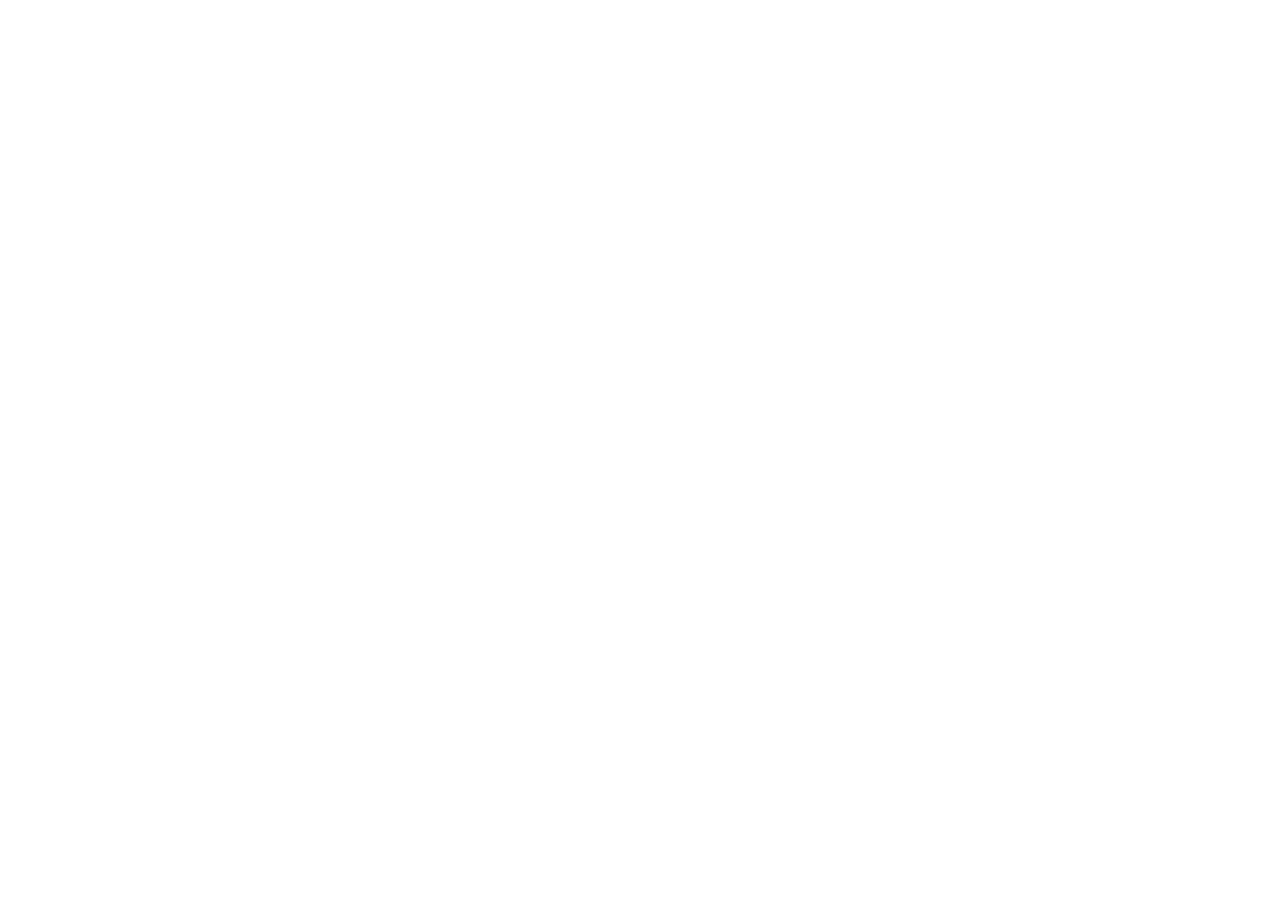
==== index.html @ cadf8bbd "initial commit" ====
<!doctype html>
<html>

<head>
    <meta charset="utf-8" />
    <meta name="viewport" content="width=device-width">
    <meta name="title" content="">
    <meta name="description" content="">
    <meta name="robots" content="index, follow">
    <meta name="language" content="English">
    <meta name="revisit-after" content="30 days">
</head>
<body>

</body>
</html>
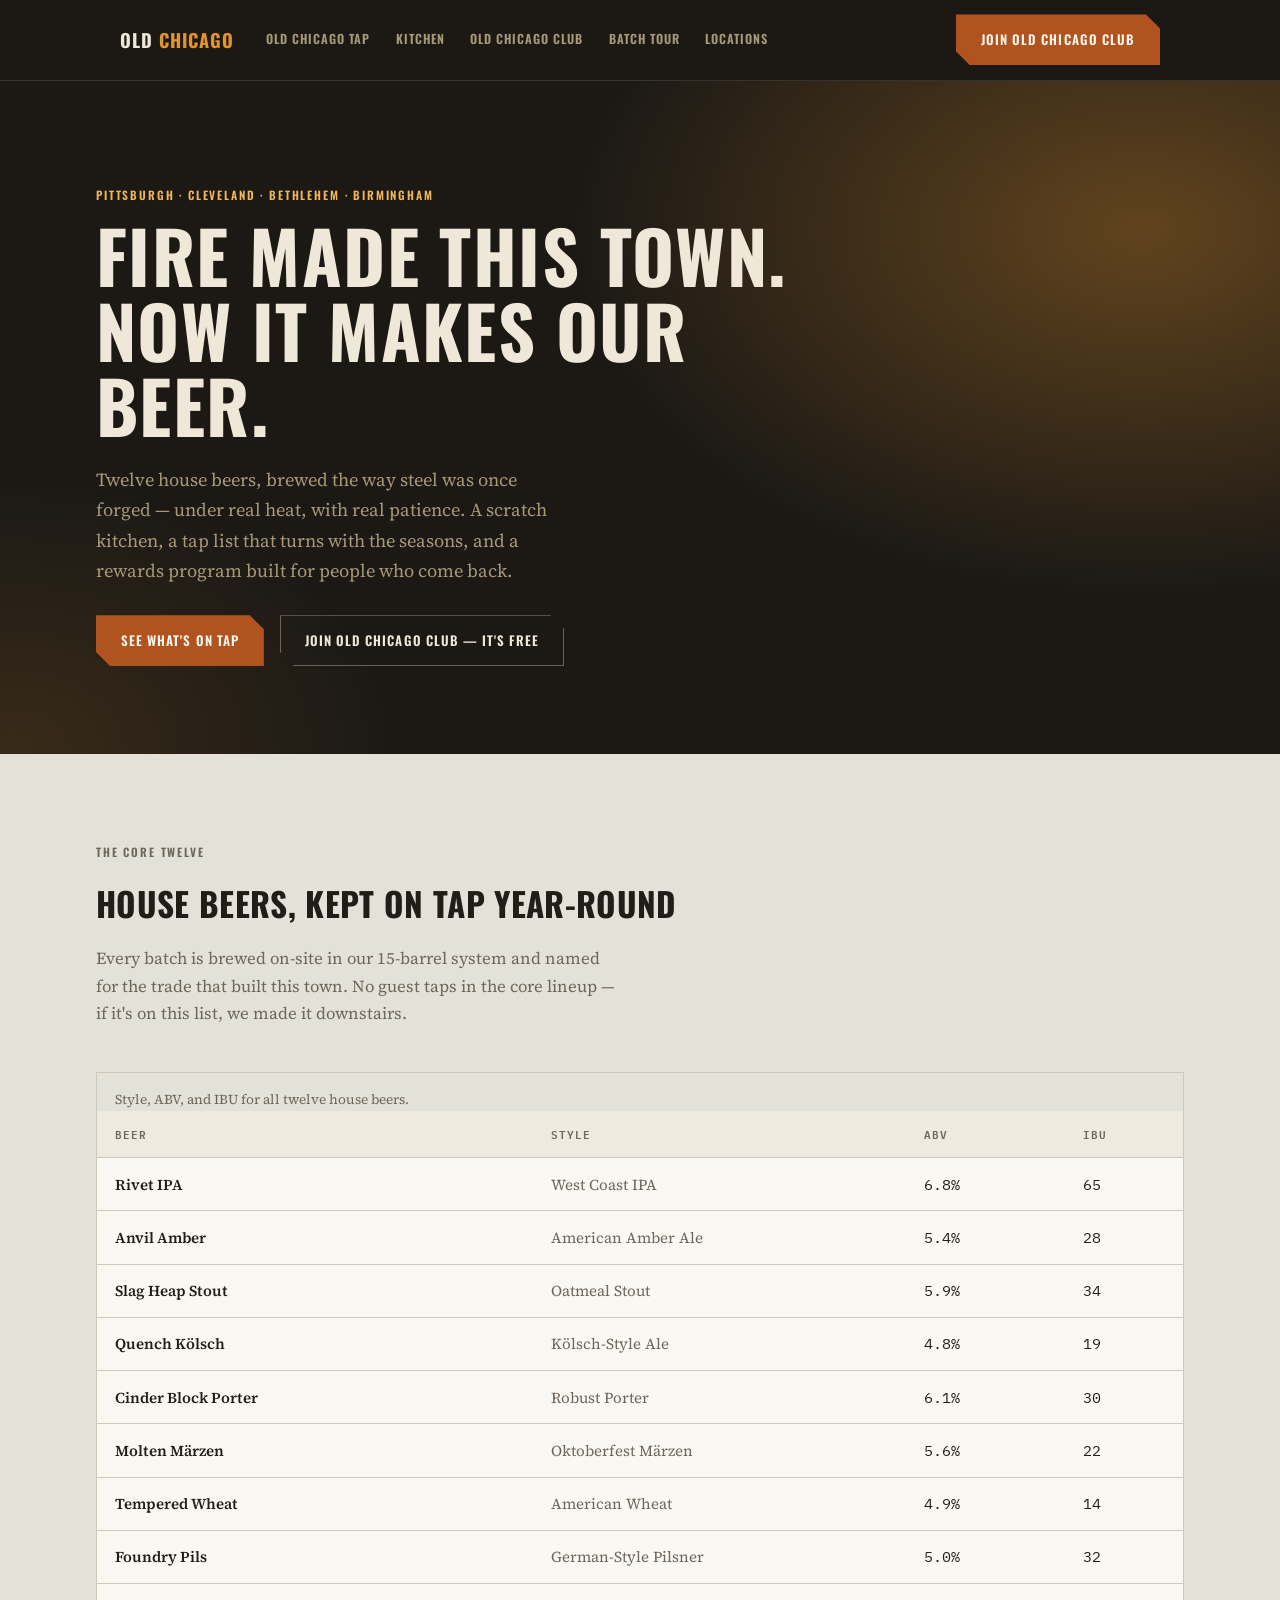
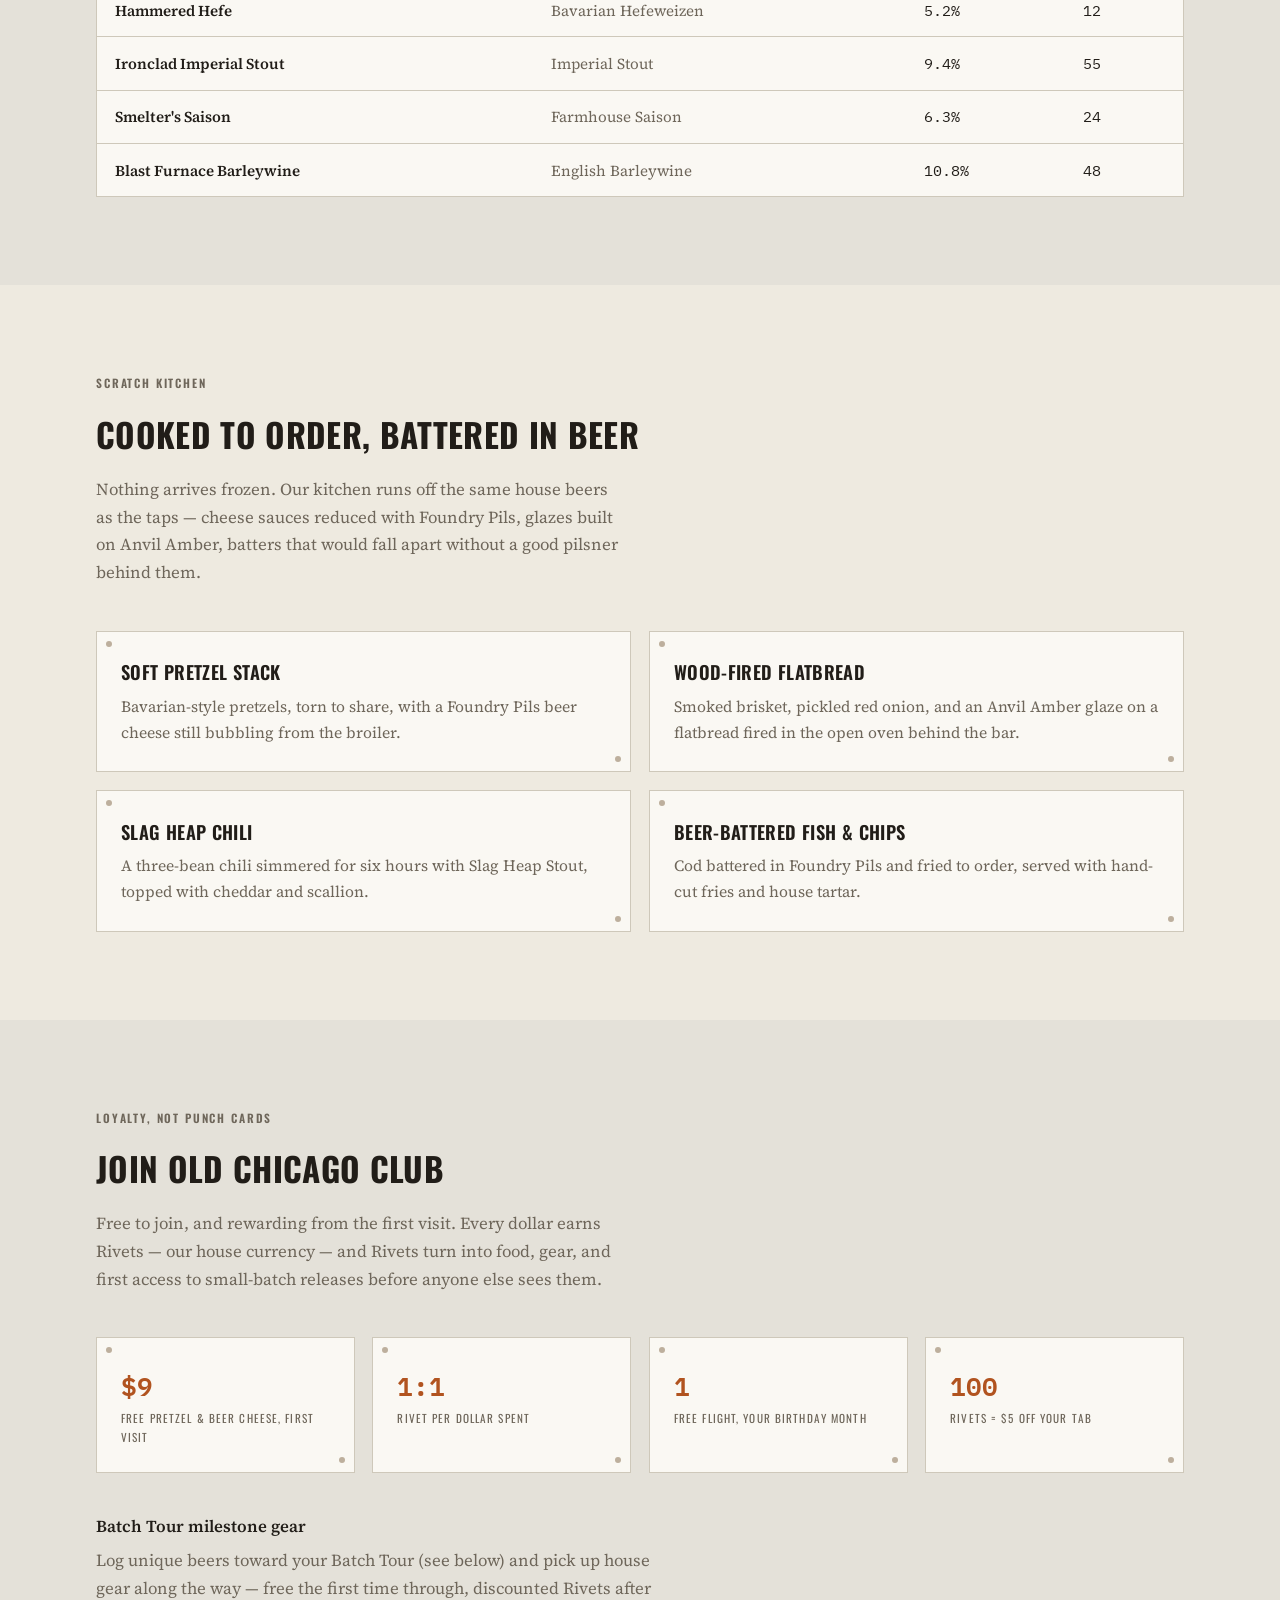
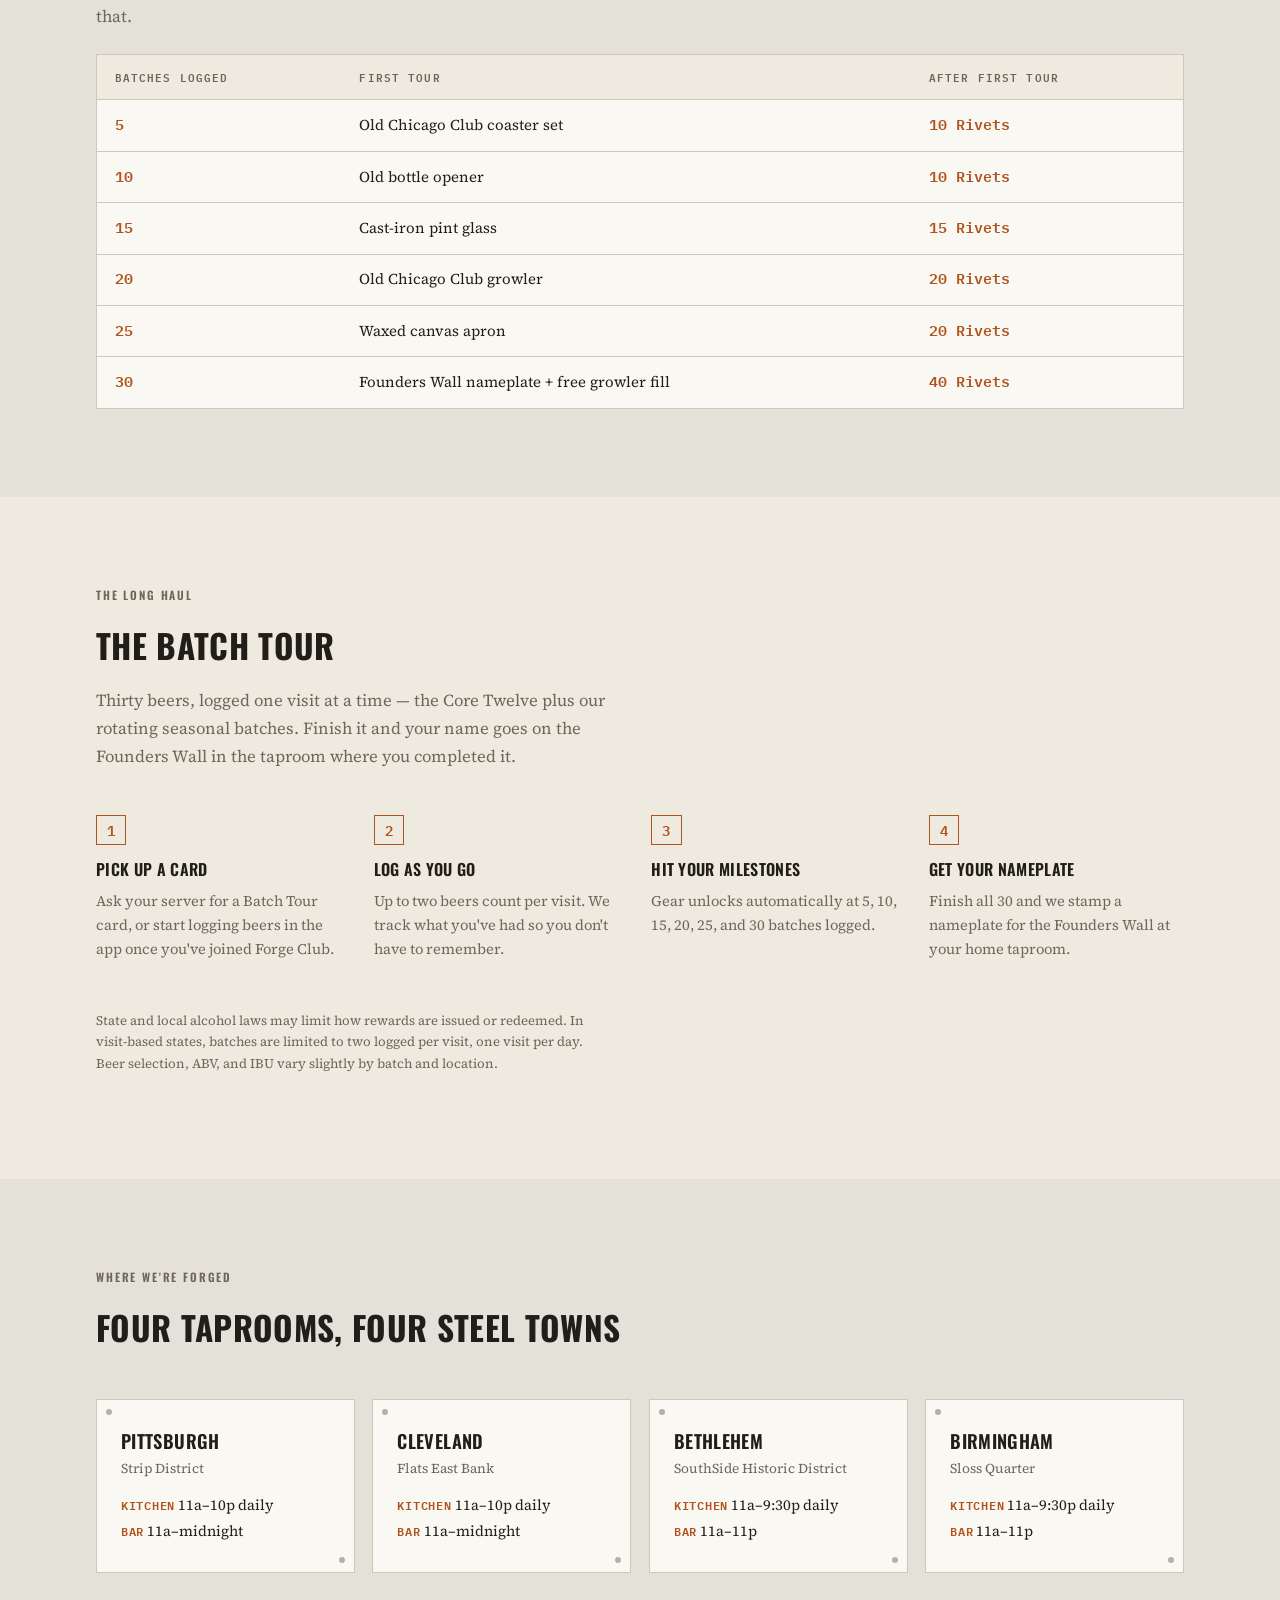
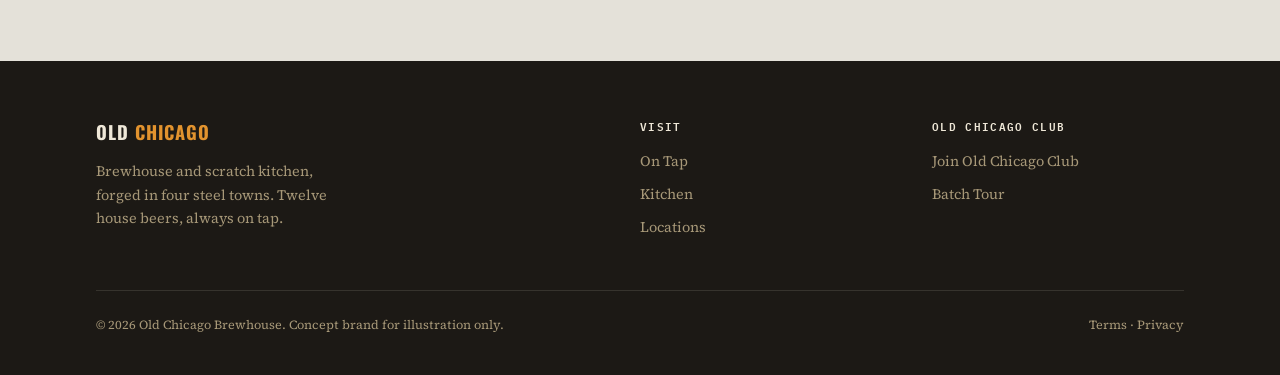
==== commit fcfb0114: "initial commit" ====
--- a/index.html
+++ b/index.html
@@ -4,13 +4,593 @@
 <head>
     <meta charset="utf-8" />
     <meta name="viewport" content="width=device-width">
-    <meta name="title" content="">
-    <meta name="description" content="">
+    <meta name="title" content="Case Study">
+    <meta name="description" content="Case Study">
     <meta name="robots" content="index, follow">
     <meta name="language" content="English">
     <meta name="revisit-after" content="30 days">
+<title>Old Chicago - Portfolio - Case Study - Tim (Timber) Hjellum</title>
+<!-- Favicons -->
+		<link rel="icon" type="image/x-icon" href="/images/favicon.ico" />
+		<link
+			rel="icon"
+			type="image/png"
+			sizes="16x16"
+			href="/images/favicon-16x16.png"
+		/>
+		<link
+			rel="icon"
+			type="image/png"
+			sizes="32x32"
+			href="/images/favicon-32x32.png"
+		/>
+		<link
+			rel="icon"
+			type="image/png"
+			sizes="96x96"
+			href="/images/favicon-96x96.png"
+		/>
+		<link
+			rel="apple-touch-icon"
+			sizes="180x180"
+			href="/images/apple-touch-icon.png"
+		/>
+		<link
+			rel="icon"
+			type="image/png"
+			sizes="192x192"
+			href="/images/android-chrome-192x192.png"
+		/>
+		<link
+			rel="icon"
+			type="image/png"
+			sizes="512x512"
+			href="/images/android-chrome-512x512.png"
+		/>
+		<link rel="manifest" href="/site.webmanifest" />
+<link rel="preconnect" href="https://fonts.googleapis.com">
+<link rel="preconnect" href="https://fonts.gstatic.com" crossorigin>
+<link href="https://fonts.googleapis.com/css2?family=Oswald:wght@500;600;700&family=Source+Serif+4:ital,opsz,wght@0,8..60,400;0,8..60,600;1,8..60,400&family=IBM+Plex+Mono:wght@500;600&display=swap" rel="stylesheet">
+
+<style>
+  /* ---------- Tokens ---------- */
+  :root{
+    --bg: #E4E1D9;
+    --surface: #FAF8F3;
+    --surface-2: #EEEAE0;
+    --text: #211D18;
+    --text-muted: #6E665A;
+    --accent: #B1531F;
+    --accent-2: #C77A1E;
+    --line: #CEC8BA;
+    --shadow: 220 15% 10%;
+
+    /* brand constants — same in both themes on purpose */
+    --iron: #1C1915;
+    --iron-2: #262119;
+    --cream-on-iron: #EFE8D8;
+    --muted-on-iron: #A79878;
+    --ember: #E2932E;
+    --ember-2: #F0B65A;
+    --rivet: #8A7355;
+  }
+
+  @media (prefers-color-scheme: dark){
+    :root:not([data-theme="light"]){
+      --bg: #17140F;
+      --surface: #211C15;
+      --surface-2: #2A241B;
+      --text: #ECE6D8;
+      --text-muted: #A89C89;
+      --accent: #D97D3C;
+      --accent-2: #E2932E;
+      --line: #3A332A;
+    }
+  }
+  :root[data-theme="dark"]{
+    --bg: #17140F;
+    --surface: #211C15;
+    --surface-2: #2A241B;
+    --text: #ECE6D8;
+    --text-muted: #A89C89;
+    --accent: #D97D3C;
+    --accent-2: #E2932E;
+    --line: #3A332A;
+  }
+
+  /* ---------- Base ---------- */
+  *,*::before,*::after{ box-sizing: border-box; }
+  html{ scroll-behavior: smooth; }
+  @media (prefers-reduced-motion: reduce){ html{ scroll-behavior: auto; } }
+
+  body{
+    margin: 0;
+    background: var(--bg);
+    color: var(--text);
+    font-family: "Source Serif 4", Georgia, "Times New Roman", serif;
+    font-size: 1.05rem;
+    line-height: 1.65;
+    -webkit-font-smoothing: antialiased;
+  }
+
+  h1,h2,h3,.wordmark,.btn,.eyebrow,nav a,.stat-label,.card-title{
+    font-family: "Oswald", "Arial Narrow", sans-serif;
+    text-transform: uppercase;
+    letter-spacing: 0.02em;
+  }
+
+  h2{
+    font-size: clamp(1.7rem, 2.6vw, 2.35rem);
+    font-weight: 700;
+    text-wrap: balance;
+    margin: 0 0 0.9rem;
+    letter-spacing: 0.01em;
+  }
+  h3{ font-size: 1.15rem; font-weight: 600; margin: 0 0 0.4rem; letter-spacing: 0.02em; }
+
+  p{ margin: 0 0 1rem; max-width: 62ch; }
+  a{ color: inherit; }
+
+  .eyebrow{
+    font-size: 0.72rem;
+    font-weight: 600;
+    letter-spacing: 0.16em;
+    color: var(--accent-2);
+    margin: 0 0 0.9rem;
+  }
+
+  section{ padding: 5.5rem 1.5rem; }
+  .wrap{ max-width: 68rem; margin: 0 auto; }
+
+  .section-head{ max-width: 46rem; margin-bottom: 2.75rem; }
+  .section-head p{ color: var(--text-muted); max-width: 58ch; }
+
+  /* ---------- Buttons (cut-corner, stamped-tag) ---------- */
+  .btn{
+    display: inline-flex;
+    align-items: center;
+    gap: 0.5rem;
+    padding: 0.85rem 1.5rem;
+    font-size: 0.82rem;
+    font-weight: 600;
+    letter-spacing: 0.08em;
+    text-decoration: none;
+    border: 1px solid transparent;
+    clip-path: polygon(0 0, calc(100% - 14px) 0, 100% 14px, 100% 100%, 14px 100%, 0 calc(100% - 14px));
+    transition: transform 0.15s ease, background-color 0.15s ease, color 0.15s ease;
+  }
+  .btn:focus-visible{ outline: 2px solid var(--ember); outline-offset: 3px; }
+  .btn-accent{ background: var(--accent); color: #FBF6EC; }
+  .btn-accent:hover{ background: var(--accent-2); transform: translateY(-1px); }
+  .btn-ghost{ background: transparent; color: var(--cream-on-iron); border-color: rgba(239,232,216,0.35); }
+  .btn-ghost:hover{ border-color: var(--ember); color: var(--ember-2); }
+
+  /* ---------- Header ---------- */
+  .site-header{
+    position: sticky; top: 0; z-index: 40;
+    background: var(--iron);
+    border-bottom: 1px solid rgba(239,232,216,0.12);
+  }
+  .header-inner{
+    max-width: 68rem; margin: 0 auto; padding: 0.9rem 1.5rem;
+    display: flex; align-items: center; gap: 1.5rem;
+  }
+  .wordmark{
+    color: var(--cream-on-iron);
+    text-decoration: none;
+    font-weight: 700;
+    font-size: 1.15rem;
+    letter-spacing: 0.05em;
+    white-space: nowrap;
+  }
+  .wordmark span{ color: var(--ember); }
+  .site-nav{
+    display: flex; gap: 1.6rem; margin-left: 0.5rem; flex: 1;
+  }
+  .site-nav a{
+    color: var(--muted-on-iron);
+    text-decoration: none;
+    font-size: 0.78rem;
+    font-weight: 600;
+    letter-spacing: 0.08em;
+    white-space: nowrap;
+    padding: 0.3rem 0;
+    border-bottom: 2px solid transparent;
+  }
+  .site-nav a:hover{ color: var(--cream-on-iron); border-color: var(--ember); }
+  .header-cta{ white-space: nowrap; }
+  .nav-toggle-input, .nav-toggle-label{ display: none; }
+
+  @media (max-width: 780px){
+    .site-nav{
+      display: none;
+      position: absolute; left: 0; right: 0; top: 100%;
+      background: var(--iron); flex-direction: column; gap: 0;
+      padding: 0.5rem 1.5rem 1rem; border-top: 1px solid rgba(239,232,216,0.12);
+    }
+    .site-nav a{ padding: 0.7rem 0; border-bottom: 1px solid rgba(239,232,216,0.08); }
+    .nav-toggle-input:checked ~ .site-nav{ display: flex; }
+    .header-inner{ position: relative; flex-wrap: wrap; }
+    .nav-toggle-label{
+      display: inline-flex; margin-left: auto; color: var(--cream-on-iron);
+      font-size: 1.4rem; cursor: pointer; line-height: 1;
+    }
+    .header-cta{ order: 3; margin-left: auto; }
+  }
+
+  /* ---------- Hero (always iron/ember, deliberate constant) ---------- */
+  .hero{
+    position: relative;
+    background: var(--iron);
+    color: var(--cream-on-iron);
+    padding: 6.5rem 1.5rem 5.5rem;
+    overflow: hidden;
+    isolation: isolate;
+  }
+  .hero::before{
+    content: "";
+    position: absolute; inset: -20%;
+    background: radial-gradient(45% 55% at 78% 30%, rgba(226,147,46,0.35), transparent 70%),
+                radial-gradient(30% 40% at 15% 85%, rgba(226,147,46,0.14), transparent 70%);
+    z-index: -1;
+    animation: glow 9s ease-in-out infinite;
+  }
+  @media (prefers-reduced-motion: reduce){ .hero::before{ animation: none; } }
+  @keyframes glow{
+    0%, 100% { opacity: 0.85; }
+    50% { opacity: 1.15; }
+  }
+  .hero-inner{ max-width: 68rem; margin: 0 auto; }
+  .hero .eyebrow{ color: var(--ember-2); }
+  .hero h1{
+    font-size: clamp(2.5rem, 6vw, 4.5rem);
+    line-height: 1.04;
+    font-weight: 700;
+    margin: 0 0 1.4rem;
+    max-width: 18ch;
+    text-wrap: balance;
+  }
+  .hero-sub{
+    font-family: "Source Serif 4", Georgia, serif;
+    text-transform: none;
+    letter-spacing: normal;
+    font-size: 1.15rem;
+    color: var(--muted-on-iron);
+    max-width: 52ch;
+  }
+  .hero-actions{ display: flex; flex-wrap: wrap; gap: 1rem; margin-top: 1.8rem; }
+
+  /* ---------- Cards w/ rivet corners ---------- */
+  .card{
+    position: relative;
+    background: var(--surface);
+    border: 1px solid var(--line);
+    padding: 1.6rem 1.5rem;
+  }
+  .card::before, .card::after{
+    content: "";
+    position: absolute; width: 6px; height: 6px; border-radius: 50%;
+    background: var(--rivet); opacity: 0.55;
+  }
+  .card::before{ top: 9px; left: 9px; }
+  .card::after{ bottom: 9px; right: 9px; }
+  .card p{ color: var(--text-muted); font-size: 0.98rem; margin-bottom: 0; }
+
+  /* ---------- On Tap ---------- */
+  .tap-table-wrap{ overflow-x: auto; border: 1px solid var(--line); }
+  table.tap-table{
+    width: 100%;
+    border-collapse: collapse;
+    min-width: 560px;
+    background: var(--surface);
+  }
+  .tap-table caption{ text-align: left; padding: 1rem 1.1rem 0; color: var(--text-muted); font-size: 0.85rem; }
+  .tap-table th, .tap-table td{
+    text-align: left;
+    padding: 0.85rem 1.1rem;
+    border-bottom: 1px solid var(--line);
+    font-size: 0.95rem;
+  }
+  .tap-table thead th{
+    font-family: "IBM Plex Mono", monospace;
+    text-transform: uppercase;
+    font-size: 0.7rem;
+    letter-spacing: 0.1em;
+    color: var(--text-muted);
+    font-weight: 600;
+    background: var(--surface-2);
+  }
+  .tap-table tbody tr:last-child td{ border-bottom: none; }
+  .beer-name{ font-weight: 600; }
+  .beer-style{ color: var(--text-muted); font-size: 0.88rem; }
+  .num{ font-family: "IBM Plex Mono", monospace; font-variant-numeric: tabular-nums; white-space: nowrap; }
+
+  /* ---------- Grids ---------- */
+  .grid-2{ display: grid; grid-template-columns: repeat(2, 1fr); gap: 1.1rem; }
+  .grid-4{ display: grid; grid-template-columns: repeat(4, 1fr); gap: 1.1rem; }
+  @media (max-width: 900px){ .grid-4{ grid-template-columns: repeat(2, 1fr); } }
+  @media (max-width: 560px){ .grid-2, .grid-4{ grid-template-columns: 1fr; } }
+
+  .stat{ font-family: "IBM Plex Mono", monospace; font-size: 1.6rem; font-weight: 600; color: var(--accent); }
+  .stat-label{ font-size: 0.7rem; color: var(--text-muted); letter-spacing: 0.1em; margin-top: 0.2rem; }
+
+  /* ---------- Alternate section shading ---------- */
+  .section-alt{ background: var(--surface-2); }
+
+  /* ---------- Milestone table ---------- */
+  .milestone-wrap{ overflow-x: auto; border: 1px solid var(--line); margin-top: 1.5rem; }
+  table.milestones{ width: 100%; border-collapse: collapse; min-width: 520px; background: var(--surface); }
+  .milestones th, .milestones td{ padding: 0.8rem 1.1rem; border-bottom: 1px solid var(--line); font-size: 0.94rem; text-align: left; }
+  .milestones thead th{
+    font-family: "IBM Plex Mono", monospace; font-size: 0.7rem; letter-spacing: 0.1em;
+    text-transform: uppercase; color: var(--text-muted); background: var(--surface-2); font-weight: 600;
+  }
+  .milestones tbody tr:last-child td{ border-bottom: none; }
+  .milestones .num{ font-weight: 600; color: var(--accent); }
+
+  /* ---------- Steps (genuine sequence) ---------- */
+  .steps{ display: grid; grid-template-columns: repeat(4, 1fr); gap: 1.4rem; margin: 2rem 0; counter-reset: step; }
+  @media (max-width: 780px){ .steps{ grid-template-columns: repeat(2, 1fr); } }
+  @media (max-width: 480px){ .steps{ grid-template-columns: 1fr; } }
+  .step{ position: relative; padding-left: 0; }
+  .step-num{
+    font-family: "IBM Plex Mono", monospace; font-weight: 600; font-size: 0.85rem;
+    color: var(--accent); border: 1px solid var(--accent); width: 1.9rem; height: 1.9rem;
+    display: flex; align-items: center; justify-content: center; margin-bottom: 0.7rem;
+  }
+  .step p{ font-size: 0.92rem; color: var(--text-muted); }
+
+  .fine-print{ font-size: 0.82rem; color: var(--text-muted); margin-top: 2rem; max-width: 70ch; }
+
+  /* ---------- Locations ---------- */
+  .loc-card h3{ margin-bottom: 0.1rem; }
+  .loc-card .loc-sub{ color: var(--text-muted); font-size: 0.85rem; margin-bottom: 0.8rem; }
+  .loc-card .loc-line{ font-size: 0.92rem; margin-bottom: 0.15rem; }
+  .loc-card .loc-line strong{ font-family: "IBM Plex Mono", monospace; font-weight: 600; font-size: 0.78rem; color: var(--accent); text-transform: uppercase; letter-spacing: 0.06em; }
+
+  /* ---------- Footer ---------- */
+  footer{ background: var(--iron); color: var(--muted-on-iron); padding: 3.5rem 1.5rem 2.5rem; }
+  .footer-inner{ max-width: 68rem; margin: 0 auto; }
+  .footer-grid{ display: grid; grid-template-columns: 2fr 1fr 1fr; gap: 2.5rem; padding-bottom: 2.5rem; border-bottom: 1px solid rgba(239,232,216,0.12); }
+  @media (max-width: 700px){ .footer-grid{ grid-template-columns: 1fr; gap: 1.6rem; } }
+  .footer-grid .wordmark{ display: block; margin-bottom: 0.8rem; }
+  .footer-grid p{ color: var(--muted-on-iron); font-size: 0.9rem; max-width: 32ch; }
+  .footer-col h4{
+    font-family: "IBM Plex Mono", monospace; font-size: 0.7rem; letter-spacing: 0.12em;
+    text-transform: uppercase; color: var(--cream-on-iron); margin: 0 0 0.9rem; font-weight: 600;
+  }
+  .footer-col a{ display: block; color: var(--muted-on-iron); text-decoration: none; font-size: 0.9rem; margin-bottom: 0.6rem; }
+  .footer-col a:hover{ color: var(--ember-2); }
+  .footer-bottom{ padding-top: 1.5rem; font-size: 0.78rem; color: var(--muted-on-iron); display: flex; justify-content: space-between; flex-wrap: wrap; gap: 0.5rem; }
+
+  ::selection{ background: var(--accent); color: #fff; }
+</style>
 </head>
 <body>
-
+<header class="site-header">
+  <div class="header-inner">
+    <a class="wordmark" href="#hero">Old <span>Chicago</span></a>
+    <input type="checkbox" id="nav-toggle" class="nav-toggle-input">
+    <label for="nav-toggle" class="nav-toggle-label" aria-hidden="true">&#9776;</label>
+    <nav class="site-nav" aria-label="Primary">
+      <a href="#on-tap">Old Chicago Tap</a>
+      <a href="#kitchen">Kitchen</a>
+      <a href="#old-chicago-club">Old Chicago Club</a>
+      <a href="#batch-tour">Batch Tour</a>
+      <a href="#locations">Locations</a>
+    </nav>
+    <a class="btn btn-accent header-cta" href="#old-chicago-club">Join Old Chicago Club</a>
+  </div>
+</header>
+
+<section id="hero" class="hero">
+  <div class="hero-inner">
+    <p class="eyebrow">Pittsburgh &middot; Cleveland &middot; Bethlehem &middot; Birmingham</p>
+    <h1>Fire made this town.<br>Now it makes our beer.</h1>
+    <p class="hero-sub">Twelve house beers, brewed the way steel was once forged — under real heat, with real patience. A scratch kitchen, a tap list that turns with the seasons, and a rewards program built for people who come back.</p>
+    <div class="hero-actions">
+      <a href="#on-tap" class="btn btn-accent">See What's On Tap</a>
+      <a href="#old-chicago-club" class="btn btn-ghost">Join Old Chicago Club — It's Free</a>
+    </div>
+  </div>
+</section>
+
+<section id="on-tap">
+  <div class="wrap">
+    <div class="section-head">
+      <p class="eyebrow">The Core Twelve</p>
+      <h2>House Beers, Kept On Tap Year-Round</h2>
+      <p>Every batch is brewed on-site in our 15-barrel system and named for the trade that built this town. No guest taps in the core lineup — if it's on this list, we made it downstairs.</p>
+    </div>
+    <div class="tap-table-wrap">
+      <table class="tap-table">
+        <caption>Style, ABV, and IBU for all twelve house beers.</caption>
+        <thead>
+          <tr><th>Beer</th><th>Style</th><th>ABV</th><th>IBU</th></tr>
+        </thead>
+        <tbody>
+          <tr><td><div class="beer-name">Rivet IPA</div></td><td class="beer-style">West Coast IPA</td><td class="num">6.8%</td><td class="num">65</td></tr>
+          <tr><td><div class="beer-name">Anvil Amber</div></td><td class="beer-style">American Amber Ale</td><td class="num">5.4%</td><td class="num">28</td></tr>
+          <tr><td><div class="beer-name">Slag Heap Stout</div></td><td class="beer-style">Oatmeal Stout</td><td class="num">5.9%</td><td class="num">34</td></tr>
+          <tr><td><div class="beer-name">Quench K&ouml;lsch</div></td><td class="beer-style">K&ouml;lsch-Style Ale</td><td class="num">4.8%</td><td class="num">19</td></tr>
+          <tr><td><div class="beer-name">Cinder Block Porter</div></td><td class="beer-style">Robust Porter</td><td class="num">6.1%</td><td class="num">30</td></tr>
+          <tr><td><div class="beer-name">Molten M&auml;rzen</div></td><td class="beer-style">Oktoberfest M&auml;rzen</td><td class="num">5.6%</td><td class="num">22</td></tr>
+          <tr><td><div class="beer-name">Tempered Wheat</div></td><td class="beer-style">American Wheat</td><td class="num">4.9%</td><td class="num">14</td></tr>
+          <tr><td><div class="beer-name">Foundry Pils</div></td><td class="beer-style">German-Style Pilsner</td><td class="num">5.0%</td><td class="num">32</td></tr>
+          <tr><td><div class="beer-name">Hammered Hefe</div></td><td class="beer-style">Bavarian Hefeweizen</td><td class="num">5.2%</td><td class="num">12</td></tr>
+          <tr><td><div class="beer-name">Ironclad Imperial Stout</div></td><td class="beer-style">Imperial Stout</td><td class="num">9.4%</td><td class="num">55</td></tr>
+          <tr><td><div class="beer-name">Smelter's Saison</div></td><td class="beer-style">Farmhouse Saison</td><td class="num">6.3%</td><td class="num">24</td></tr>
+          <tr><td><div class="beer-name">Blast Furnace Barleywine</div></td><td class="beer-style">English Barleywine</td><td class="num">10.8%</td><td class="num">48</td></tr>
+        </tbody>
+      </table>
+    </div>
+  </div>
+</section>
+
+<section id="kitchen" class="section-alt">
+  <div class="wrap">
+    <div class="section-head">
+      <p class="eyebrow">Scratch Kitchen</p>
+      <h2>Cooked to Order, Battered in Beer</h2>
+      <p>Nothing arrives frozen. Our kitchen runs off the same house beers as the taps — cheese sauces reduced with Foundry Pils, glazes built on Anvil Amber, batters that would fall apart without a good pilsner behind them.</p>
+    </div>
+    <div class="grid-2">
+      <div class="card">
+        <h3>Soft Pretzel Stack</h3>
+        <p>Bavarian-style pretzels, torn to share, with a Foundry Pils beer cheese still bubbling from the broiler.</p>
+      </div>
+      <div class="card">
+        <h3>Wood-Fired Flatbread</h3>
+        <p>Smoked brisket, pickled red onion, and an Anvil Amber glaze on a flatbread fired in the open oven behind the bar.</p>
+      </div>
+      <div class="card">
+        <h3>Slag Heap Chili</h3>
+        <p>A three-bean chili simmered for six hours with Slag Heap Stout, topped with cheddar and scallion.</p>
+      </div>
+      <div class="card">
+        <h3>Beer-Battered Fish &amp; Chips</h3>
+        <p>Cod battered in Foundry Pils and fried to order, served with hand-cut fries and house tartar.</p>
+      </div>
+    </div>
+  </div>
+</section>
+
+<section id="old-chicago-club">
+  <div class="wrap">
+    <div class="section-head">
+      <p class="eyebrow">Loyalty, Not Punch Cards</p>
+      <h2>Join Old Chicago Club</h2>
+      <p>Free to join, and rewarding from the first visit. Every dollar earns Rivets — our house currency — and Rivets turn into food, gear, and first access to small-batch releases before anyone else sees them.</p>
+    </div>
+    <div class="grid-4" style="margin-bottom: 2.5rem;">
+      <div class="card">
+        <div class="stat">$9</div>
+        <div class="stat-label">FREE PRETZEL &amp; BEER CHEESE, FIRST VISIT</div>
+      </div>
+      <div class="card">
+        <div class="stat">1:1</div>
+        <div class="stat-label">RIVET PER DOLLAR SPENT</div>
+      </div>
+      <div class="card">
+        <div class="stat">1</div>
+        <div class="stat-label">FREE FLIGHT, YOUR BIRTHDAY MONTH</div>
+      </div>
+      <div class="card">
+        <div class="stat">100</div>
+        <div class="stat-label">RIVETS = $5 OFF YOUR TAB</div>
+      </div>
+    </div>
+
+    <h3 style="text-transform:none; font-family:'Source Serif 4', serif; font-size:1.05rem; letter-spacing:normal; font-weight:600;">Batch Tour milestone gear</h3>
+    <p style="color:var(--text-muted); margin-bottom:0;">Log unique beers toward your Batch Tour (see below) and pick up house gear along the way — free the first time through, discounted Rivets after that.</p>
+    <div class="milestone-wrap">
+      <table class="milestones">
+        <thead><tr><th>Batches Logged</th><th>First Tour</th><th>After First Tour</th></tr></thead>
+        <tbody>
+          <tr><td class="num">5</td><td>Old Chicago Club coaster set</td><td class="num">10 Rivets</td></tr>
+          <tr><td class="num">10</td><td>Old bottle opener</td><td class="num">10 Rivets</td></tr>
+          <tr><td class="num">15</td><td>Cast-iron pint glass</td><td class="num">15 Rivets</td></tr>
+          <tr><td class="num">20</td><td>Old Chicago Club growler</td><td class="num">20 Rivets</td></tr>
+          <tr><td class="num">25</td><td>Waxed canvas apron</td><td class="num">20 Rivets</td></tr>
+          <tr><td class="num">30</td><td>Founders Wall nameplate + free growler fill</td><td class="num">40 Rivets</td></tr>
+        </tbody>
+      </table>
+    </div>
+  </div>
+</section>
+
+<section id="batch-tour" class="section-alt">
+  <div class="wrap">
+    <div class="section-head">
+      <p class="eyebrow">The Long Haul</p>
+      <h2>The Batch Tour</h2>
+      <p>Thirty beers, logged one visit at a time — the Core Twelve plus our rotating seasonal batches. Finish it and your name goes on the Founders Wall in the taproom where you completed it.</p>
+    </div>
+    <div class="steps">
+      <div class="step">
+        <div class="step-num">1</div>
+        <h3 style="font-size:1rem;">Pick up a card</h3>
+        <p>Ask your server for a Batch Tour card, or start logging beers in the app once you've joined Forge Club.</p>
+      </div>
+      <div class="step">
+        <div class="step-num">2</div>
+        <h3 style="font-size:1rem;">Log as you go</h3>
+        <p>Up to two beers count per visit. We track what you've had so you don't have to remember.</p>
+      </div>
+      <div class="step">
+        <div class="step-num">3</div>
+        <h3 style="font-size:1rem;">Hit your milestones</h3>
+        <p>Gear unlocks automatically at 5, 10, 15, 20, 25, and 30 batches logged.</p>
+      </div>
+      <div class="step">
+        <div class="step-num">4</div>
+        <h3 style="font-size:1rem;">Get your nameplate</h3>
+        <p>Finish all 30 and we stamp a nameplate for the Founders Wall at your home taproom.</p>
+      </div>
+    </div>
+    <p class="fine-print">State and local alcohol laws may limit how rewards are issued or redeemed. In visit-based states, batches are limited to two logged per visit, one visit per day. Beer selection, ABV, and IBU vary slightly by batch and location.</p>
+  </div>
+</section>
+
+<section id="locations">
+  <div class="wrap">
+    <div class="section-head">
+      <p class="eyebrow">Where We're Forged</p>
+      <h2>Four Taprooms, Four Steel Towns</h2>
+    </div>
+    <div class="grid-4">
+      <div class="card loc-card">
+        <h3>Pittsburgh</h3>
+        <div class="loc-sub">Strip District</div>
+        <div class="loc-line"><strong>Kitchen</strong> 11a&ndash;10p daily</div>
+        <div class="loc-line"><strong>Bar</strong> 11a&ndash;midnight</div>
+      </div>
+      <div class="card loc-card">
+        <h3>Cleveland</h3>
+        <div class="loc-sub">Flats East Bank</div>
+        <div class="loc-line"><strong>Kitchen</strong> 11a&ndash;10p daily</div>
+        <div class="loc-line"><strong>Bar</strong> 11a&ndash;midnight</div>
+      </div>
+      <div class="card loc-card">
+        <h3>Bethlehem</h3>
+        <div class="loc-sub">SouthSide Historic District</div>
+        <div class="loc-line"><strong>Kitchen</strong> 11a&ndash;9:30p daily</div>
+        <div class="loc-line"><strong>Bar</strong> 11a&ndash;11p</div>
+      </div>
+      <div class="card loc-card">
+        <h3>Birmingham</h3>
+        <div class="loc-sub">Sloss Quarter</div>
+        <div class="loc-line"><strong>Kitchen</strong> 11a&ndash;9:30p daily</div>
+        <div class="loc-line"><strong>Bar</strong> 11a&ndash;11p</div>
+      </div>
+    </div>
+  </div>
+</section>
+
+<footer>
+  <div class="footer-inner">
+    <div class="footer-grid">
+      <div>
+        <a class="wordmark" href="#hero">Old <span>Chicago</span></a>
+        <p>Brewhouse and scratch kitchen, forged in four steel towns. Twelve house beers, always on tap.</p>
+      </div>
+      <div class="footer-col">
+        <h4>Visit</h4>
+        <a href="#on-tap">On Tap</a>
+        <a href="#kitchen">Kitchen</a>
+        <a href="#locations">Locations</a>
+      </div>
+      <div class="footer-col">
+        <h4>Old Chicago Club</h4>
+        <a href="#old-chicago-club">Join Old Chicago Club</a>
+        <a href="#batch-tour">Batch Tour</a>
+      </div>
+    </div>
+    <div class="footer-bottom">
+      <span>&copy; 2026 Old Chicago Brewhouse. Concept brand for illustration only.</span>
+      <span>Terms &middot; Privacy</span>
+    </div>
+  </div>
+</footer>
 </body>
 </html>
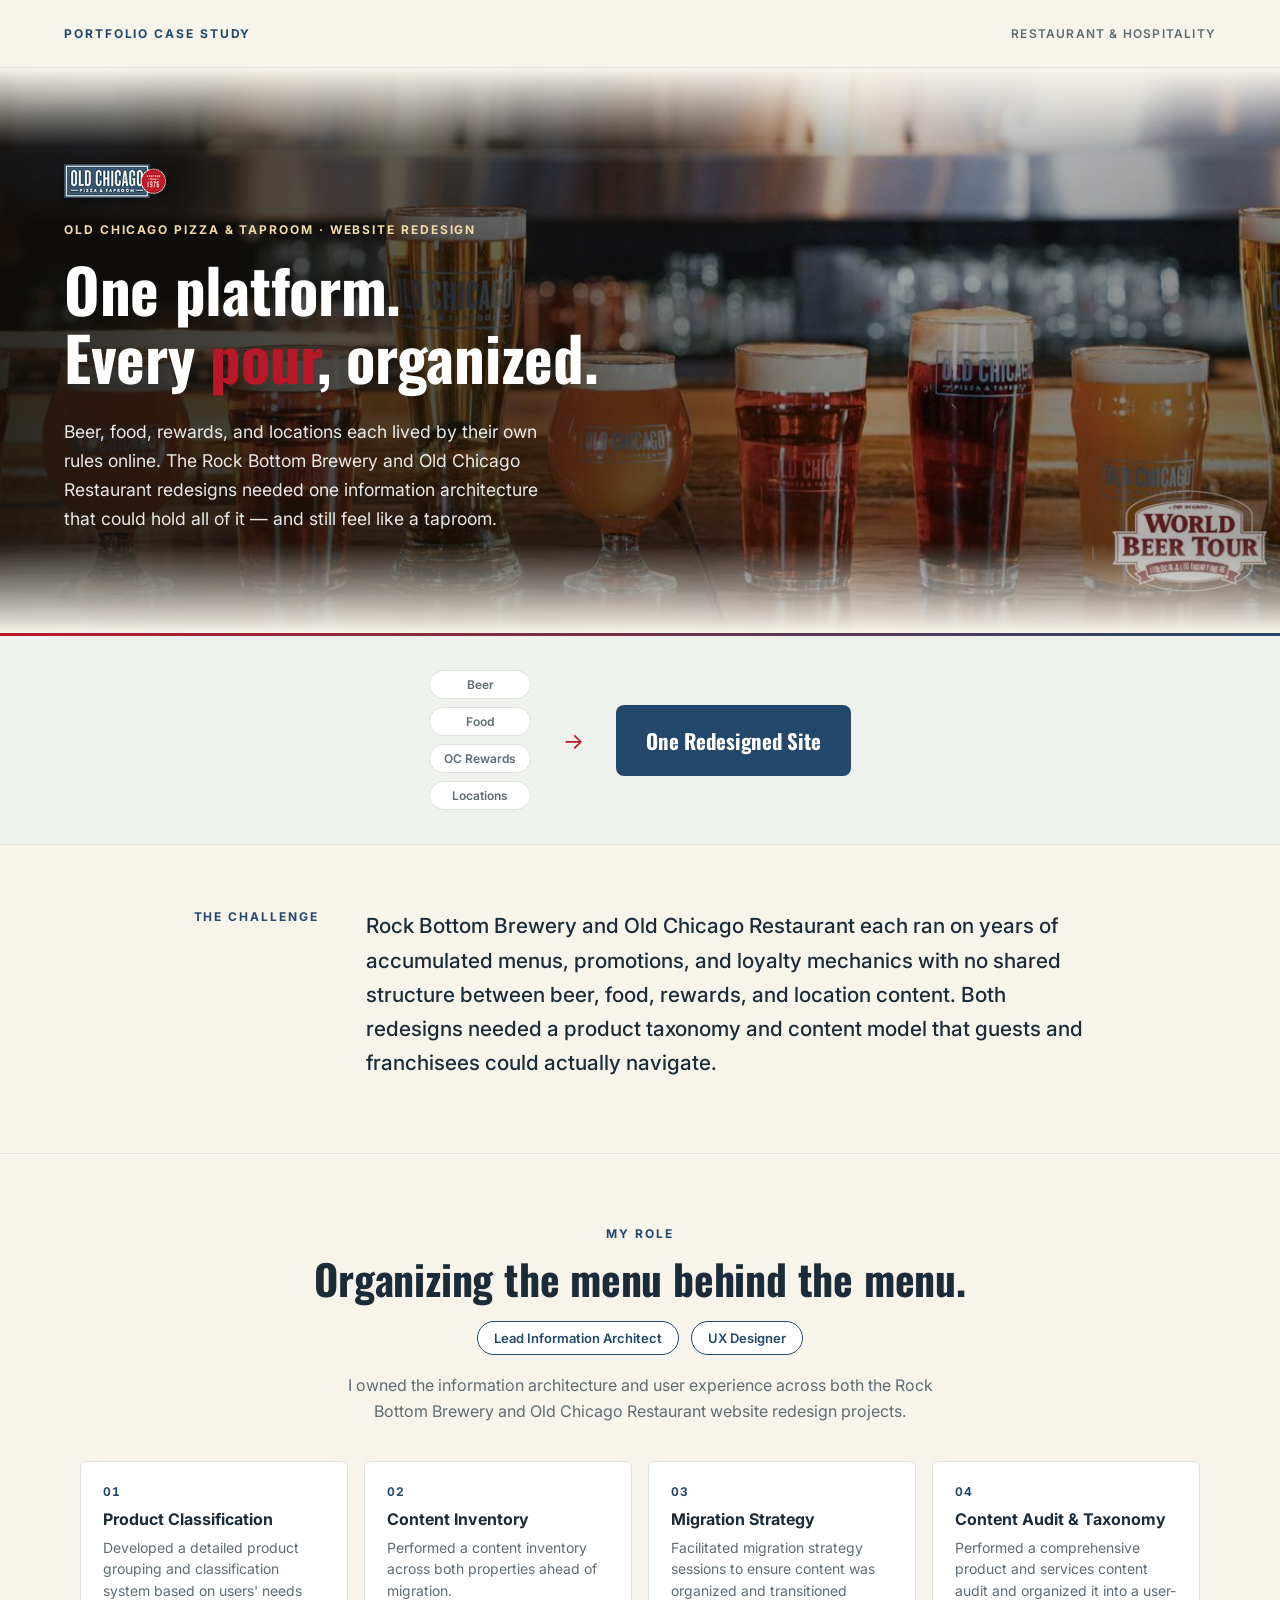
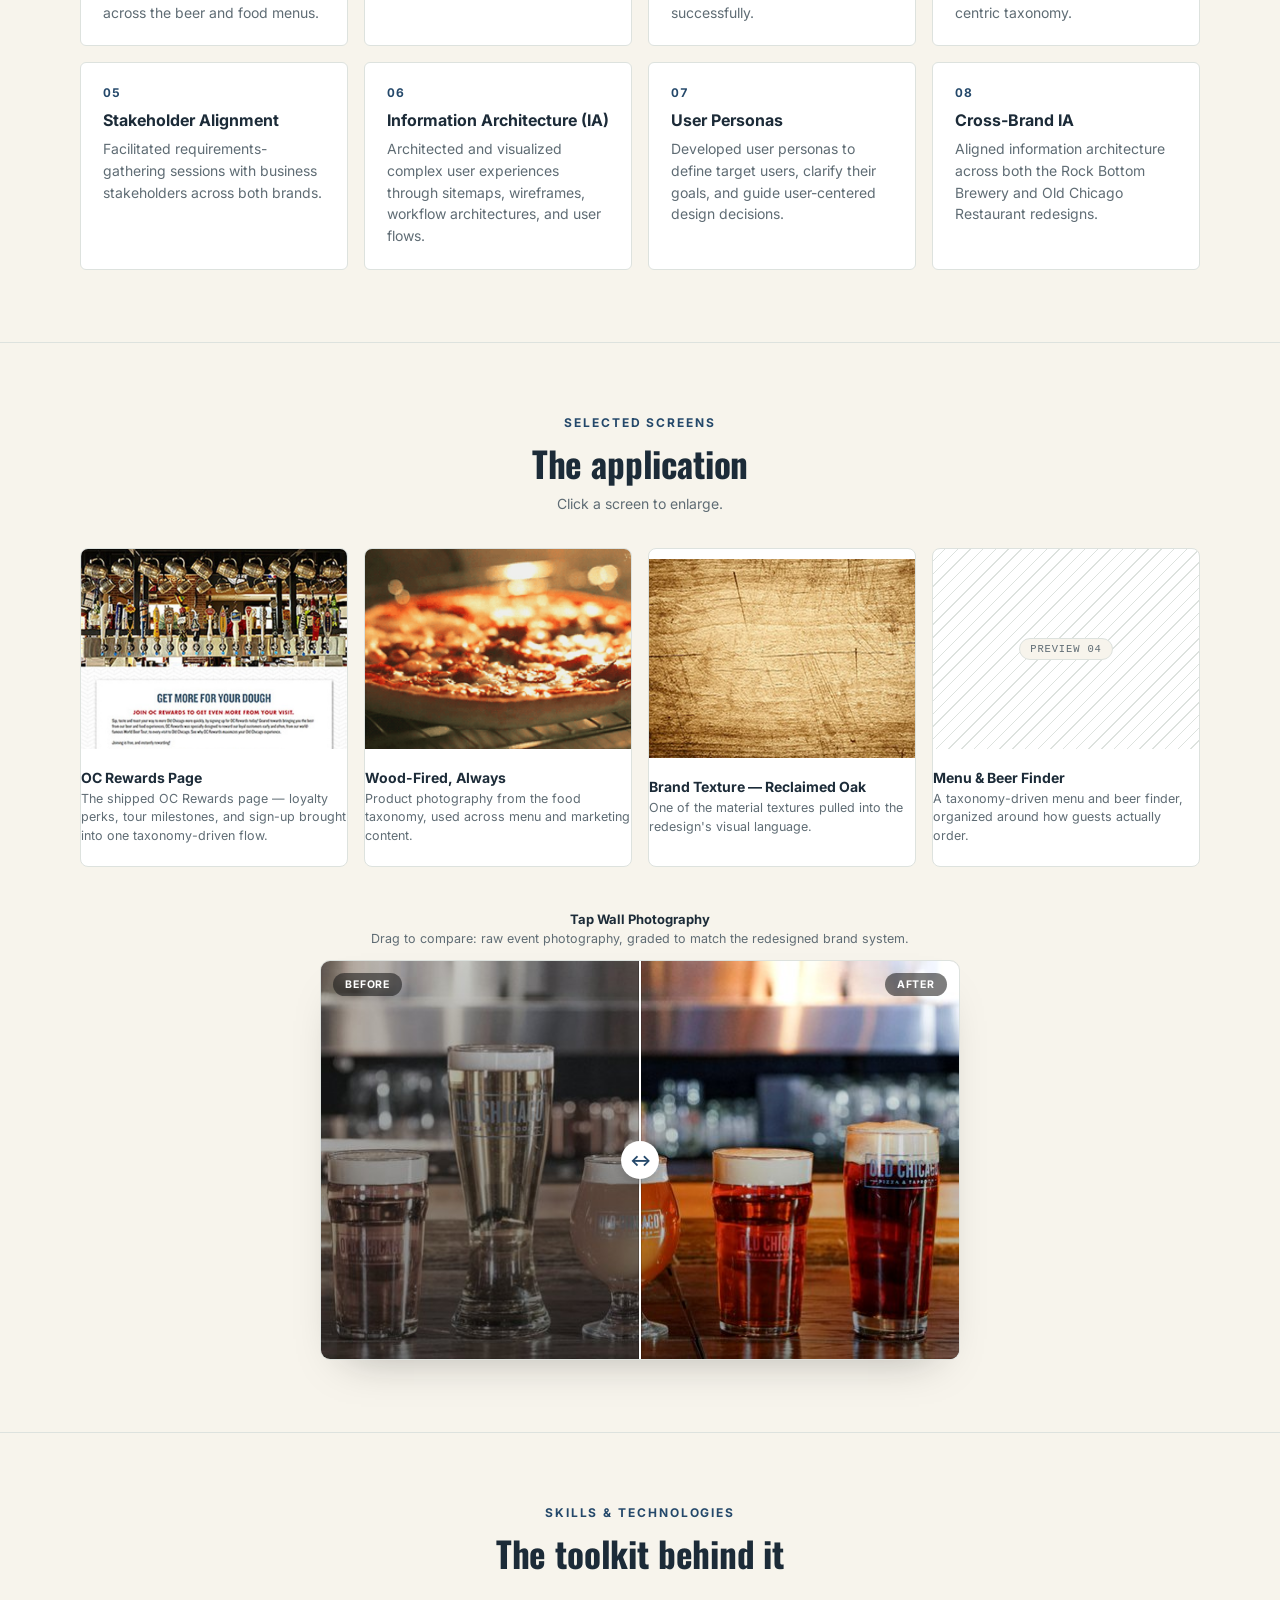
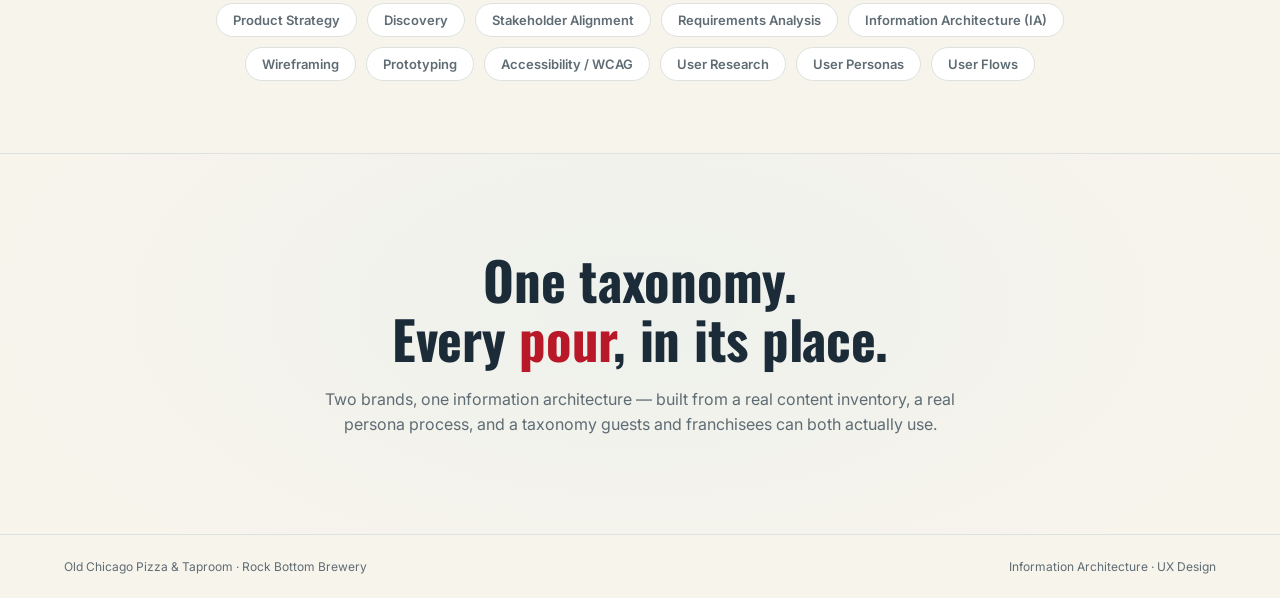
==== commit 2fd7cfb2: "v2" ====
--- a/index.html
+++ b/index.html
@@ -48,549 +48,570 @@
 			href="/images/android-chrome-512x512.png"
 		/>
 		<link rel="manifest" href="/site.webmanifest" />
-<link rel="preconnect" href="https://fonts.googleapis.com">
-<link rel="preconnect" href="https://fonts.gstatic.com" crossorigin>
-<link href="https://fonts.googleapis.com/css2?family=Oswald:wght@500;600;700&family=Source+Serif+4:ital,opsz,wght@0,8..60,400;0,8..60,600;1,8..60,400&family=IBM+Plex+Mono:wght@500;600&display=swap" rel="stylesheet">
-
+<link rel="stylesheet" href="https://fonts.googleapis.com/css2?family=Oswald:wght@500;600;700&family=Inter:wght@400;500;600;700;800&display=swap">
 <style>
-  /* ---------- Tokens ---------- */
   :root{
-    --bg: #E4E1D9;
-    --surface: #FAF8F3;
-    --surface-2: #EEEAE0;
-    --text: #211D18;
-    --text-muted: #6E665A;
-    --accent: #B1531F;
-    --accent-2: #C77A1E;
-    --line: #CEC8BA;
-    --shadow: 220 15% 10%;
-
-    /* brand constants — same in both themes on purpose */
-    --iron: #1C1915;
-    --iron-2: #262119;
-    --cream-on-iron: #EFE8D8;
-    --muted-on-iron: #A79878;
-    --ember: #E2932E;
-    --ember-2: #F0B65A;
-    --rivet: #8A7355;
-  }
-
-  @media (prefers-color-scheme: dark){
-    :root:not([data-theme="light"]){
-      --bg: #17140F;
-      --surface: #211C15;
-      --surface-2: #2A241B;
-      --text: #ECE6D8;
-      --text-muted: #A89C89;
-      --accent: #D97D3C;
-      --accent-2: #E2932E;
-      --line: #3A332A;
-    }
-  }
-  :root[data-theme="dark"]{
-    --bg: #17140F;
-    --surface: #211C15;
-    --surface-2: #2A241B;
-    --text: #ECE6D8;
-    --text-muted: #A89C89;
-    --accent: #D97D3C;
-    --accent-2: #E2932E;
-    --line: #3A332A;
-  }
-
-  /* ---------- Base ---------- */
-  *,*::before,*::after{ box-sizing: border-box; }
-  html{ scroll-behavior: smooth; }
-  @media (prefers-reduced-motion: reduce){ html{ scroll-behavior: auto; } }
-
+    --bg:#f7f4ec;
+    --bg-panel:#ffffff;
+    --bg-panel-2:#eef1ec;
+    --text:#1c2b38;
+    --text-dim:#5f6c74;
+    --accent:#24486a;
+    --pop:#b81828;
+    --line:#dde2de;
+    --hero-scrim:16,14,10;
+  }
+  *{box-sizing:border-box;}
+  html,body{margin:0;padding:0;}
   body{
-    margin: 0;
-    background: var(--bg);
-    color: var(--text);
-    font-family: "Source Serif 4", Georgia, "Times New Roman", serif;
-    font-size: 1.05rem;
-    line-height: 1.65;
-    -webkit-font-smoothing: antialiased;
-  }
-
-  h1,h2,h3,.wordmark,.btn,.eyebrow,nav a,.stat-label,.card-title{
-    font-family: "Oswald", "Arial Narrow", sans-serif;
-    text-transform: uppercase;
-    letter-spacing: 0.02em;
-  }
-
-  h2{
-    font-size: clamp(1.7rem, 2.6vw, 2.35rem);
-    font-weight: 700;
-    text-wrap: balance;
-    margin: 0 0 0.9rem;
-    letter-spacing: 0.01em;
-  }
-  h3{ font-size: 1.15rem; font-weight: 600; margin: 0 0 0.4rem; letter-spacing: 0.02em; }
-
-  p{ margin: 0 0 1rem; max-width: 62ch; }
-  a{ color: inherit; }
-
-  .eyebrow{
-    font-size: 0.72rem;
-    font-weight: 600;
-    letter-spacing: 0.16em;
-    color: var(--accent-2);
-    margin: 0 0 0.9rem;
-  }
-
-  section{ padding: 5.5rem 1.5rem; }
-  .wrap{ max-width: 68rem; margin: 0 auto; }
-
-  .section-head{ max-width: 46rem; margin-bottom: 2.75rem; }
-  .section-head p{ color: var(--text-muted); max-width: 58ch; }
-
-  /* ---------- Buttons (cut-corner, stamped-tag) ---------- */
-  .btn{
-    display: inline-flex;
-    align-items: center;
-    gap: 0.5rem;
-    padding: 0.85rem 1.5rem;
-    font-size: 0.82rem;
-    font-weight: 600;
-    letter-spacing: 0.08em;
-    text-decoration: none;
-    border: 1px solid transparent;
-    clip-path: polygon(0 0, calc(100% - 14px) 0, 100% 14px, 100% 100%, 14px 100%, 0 calc(100% - 14px));
-    transition: transform 0.15s ease, background-color 0.15s ease, color 0.15s ease;
-  }
-  .btn:focus-visible{ outline: 2px solid var(--ember); outline-offset: 3px; }
-  .btn-accent{ background: var(--accent); color: #FBF6EC; }
-  .btn-accent:hover{ background: var(--accent-2); transform: translateY(-1px); }
-  .btn-ghost{ background: transparent; color: var(--cream-on-iron); border-color: rgba(239,232,216,0.35); }
-  .btn-ghost:hover{ border-color: var(--ember); color: var(--ember-2); }
-
-  /* ---------- Header ---------- */
-  .site-header{
-    position: sticky; top: 0; z-index: 40;
-    background: var(--iron);
-    border-bottom: 1px solid rgba(239,232,216,0.12);
-  }
-  .header-inner{
-    max-width: 68rem; margin: 0 auto; padding: 0.9rem 1.5rem;
-    display: flex; align-items: center; gap: 1.5rem;
-  }
-  .wordmark{
-    color: var(--cream-on-iron);
-    text-decoration: none;
-    font-weight: 700;
-    font-size: 1.15rem;
-    letter-spacing: 0.05em;
-    white-space: nowrap;
-  }
-  .wordmark span{ color: var(--ember); }
-  .site-nav{
-    display: flex; gap: 1.6rem; margin-left: 0.5rem; flex: 1;
-  }
-  .site-nav a{
-    color: var(--muted-on-iron);
-    text-decoration: none;
-    font-size: 0.78rem;
-    font-weight: 600;
-    letter-spacing: 0.08em;
-    white-space: nowrap;
-    padding: 0.3rem 0;
-    border-bottom: 2px solid transparent;
-  }
-  .site-nav a:hover{ color: var(--cream-on-iron); border-color: var(--ember); }
-  .header-cta{ white-space: nowrap; }
-  .nav-toggle-input, .nav-toggle-label{ display: none; }
-
-  @media (max-width: 780px){
-    .site-nav{
-      display: none;
-      position: absolute; left: 0; right: 0; top: 100%;
-      background: var(--iron); flex-direction: column; gap: 0;
-      padding: 0.5rem 1.5rem 1rem; border-top: 1px solid rgba(239,232,216,0.12);
-    }
-    .site-nav a{ padding: 0.7rem 0; border-bottom: 1px solid rgba(239,232,216,0.08); }
-    .nav-toggle-input:checked ~ .site-nav{ display: flex; }
-    .header-inner{ position: relative; flex-wrap: wrap; }
-    .nav-toggle-label{
-      display: inline-flex; margin-left: auto; color: var(--cream-on-iron);
-      font-size: 1.4rem; cursor: pointer; line-height: 1;
-    }
-    .header-cta{ order: 3; margin-left: auto; }
-  }
-
-  /* ---------- Hero (always iron/ember, deliberate constant) ---------- */
+    background:var(--bg);
+    color:var(--text);
+    font-family:"Inter",system-ui,sans-serif;
+    -webkit-font-smoothing:antialiased;
+  }
+  .display{
+    font-family:"Oswald",sans-serif;
+    font-weight:700;
+    line-height:1.12;
+    letter-spacing:-.005em;
+  }
+  .display em{ font-style:normal; color:var(--pop); }
+  .display em.pop{ color:var(--pop); }
+  .kicker{
+    font-family:"Inter",sans-serif;
+    font-weight:700;
+    letter-spacing:.16em;
+    text-transform:uppercase;
+    font-size:12px;
+    color:var(--accent);
+  }
+  .card{
+    background:var(--bg-panel);
+    border:1px solid var(--line);
+    border-radius:6px;
+  }
+  .tag{
+    font-size:13px;
+    font-weight:600;
+    padding:8px 16px;
+    border-radius:999px;
+    border:1px solid var(--line);
+    background:var(--bg-panel);
+    color:var(--text-dim);
+    white-space:nowrap;
+  }
+  :focus-visible{ outline:2px solid var(--accent); outline-offset:3px; }
+
+  .page{ display:flex; flex-direction:column; }
+
+  /* ===== top bar ===== */
+  .topbar{
+    display:flex; align-items:center; justify-content:space-between;
+    padding:26px clamp(20px,6vw,64px);
+    border-bottom:1px solid var(--line);
+  }
+  .topbar .meta{ font-size:12px; letter-spacing:.1em; text-transform:uppercase; color:var(--text-dim); font-weight:600; }
+
+  /* ===== hero ===== */
   .hero{
-    position: relative;
-    background: var(--iron);
-    color: var(--cream-on-iron);
-    padding: 6.5rem 1.5rem 5.5rem;
-    overflow: hidden;
-    isolation: isolate;
+    position:relative;
+    overflow:hidden;
+    min-height:min(520px,74svh);
+    display:flex;
+    align-items:center;
+    padding:clamp(56px,10vw,96px) clamp(20px,6vw,64px) clamp(64px,10vw,100px);
+    background-image:url("[data-uri]");
+    background-size:cover;
+    background-position:center 58%;
   }
   .hero::before{
-    content: "";
-    position: absolute; inset: -20%;
-    background: radial-gradient(45% 55% at 78% 30%, rgba(226,147,46,0.35), transparent 70%),
-                radial-gradient(30% 40% at 15% 85%, rgba(226,147,46,0.14), transparent 70%);
-    z-index: -1;
-    animation: glow 9s ease-in-out infinite;
-  }
-  @media (prefers-reduced-motion: reduce){ .hero::before{ animation: none; } }
-  @keyframes glow{
-    0%, 100% { opacity: 0.85; }
-    50% { opacity: 1.15; }
-  }
-  .hero-inner{ max-width: 68rem; margin: 0 auto; }
-  .hero .eyebrow{ color: var(--ember-2); }
-  .hero h1{
-    font-size: clamp(2.5rem, 6vw, 4.5rem);
-    line-height: 1.04;
-    font-weight: 700;
-    margin: 0 0 1.4rem;
-    max-width: 18ch;
-    text-wrap: balance;
-  }
-  .hero-sub{
-    font-family: "Source Serif 4", Georgia, serif;
-    text-transform: none;
-    letter-spacing: normal;
-    font-size: 1.15rem;
-    color: var(--muted-on-iron);
-    max-width: 52ch;
-  }
-  .hero-actions{ display: flex; flex-wrap: wrap; gap: 1rem; margin-top: 1.8rem; }
-
-  /* ---------- Cards w/ rivet corners ---------- */
-  .card{
-    position: relative;
-    background: var(--surface);
-    border: 1px solid var(--line);
-    padding: 1.6rem 1.5rem;
-  }
-  .card::before, .card::after{
-    content: "";
-    position: absolute; width: 6px; height: 6px; border-radius: 50%;
-    background: var(--rivet); opacity: 0.55;
-  }
-  .card::before{ top: 9px; left: 9px; }
-  .card::after{ bottom: 9px; right: 9px; }
-  .card p{ color: var(--text-muted); font-size: 0.98rem; margin-bottom: 0; }
-
-  /* ---------- On Tap ---------- */
-  .tap-table-wrap{ overflow-x: auto; border: 1px solid var(--line); }
-  table.tap-table{
-    width: 100%;
-    border-collapse: collapse;
-    min-width: 560px;
-    background: var(--surface);
-  }
-  .tap-table caption{ text-align: left; padding: 1rem 1.1rem 0; color: var(--text-muted); font-size: 0.85rem; }
-  .tap-table th, .tap-table td{
-    text-align: left;
-    padding: 0.85rem 1.1rem;
-    border-bottom: 1px solid var(--line);
-    font-size: 0.95rem;
-  }
-  .tap-table thead th{
-    font-family: "IBM Plex Mono", monospace;
-    text-transform: uppercase;
-    font-size: 0.7rem;
-    letter-spacing: 0.1em;
-    color: var(--text-muted);
-    font-weight: 600;
-    background: var(--surface-2);
-  }
-  .tap-table tbody tr:last-child td{ border-bottom: none; }
-  .beer-name{ font-weight: 600; }
-  .beer-style{ color: var(--text-muted); font-size: 0.88rem; }
-  .num{ font-family: "IBM Plex Mono", monospace; font-variant-numeric: tabular-nums; white-space: nowrap; }
-
-  /* ---------- Grids ---------- */
-  .grid-2{ display: grid; grid-template-columns: repeat(2, 1fr); gap: 1.1rem; }
-  .grid-4{ display: grid; grid-template-columns: repeat(4, 1fr); gap: 1.1rem; }
-  @media (max-width: 900px){ .grid-4{ grid-template-columns: repeat(2, 1fr); } }
-  @media (max-width: 560px){ .grid-2, .grid-4{ grid-template-columns: 1fr; } }
-
-  .stat{ font-family: "IBM Plex Mono", monospace; font-size: 1.6rem; font-weight: 600; color: var(--accent); }
-  .stat-label{ font-size: 0.7rem; color: var(--text-muted); letter-spacing: 0.1em; margin-top: 0.2rem; }
-
-  /* ---------- Alternate section shading ---------- */
-  .section-alt{ background: var(--surface-2); }
-
-  /* ---------- Milestone table ---------- */
-  .milestone-wrap{ overflow-x: auto; border: 1px solid var(--line); margin-top: 1.5rem; }
-  table.milestones{ width: 100%; border-collapse: collapse; min-width: 520px; background: var(--surface); }
-  .milestones th, .milestones td{ padding: 0.8rem 1.1rem; border-bottom: 1px solid var(--line); font-size: 0.94rem; text-align: left; }
-  .milestones thead th{
-    font-family: "IBM Plex Mono", monospace; font-size: 0.7rem; letter-spacing: 0.1em;
-    text-transform: uppercase; color: var(--text-muted); background: var(--surface-2); font-weight: 600;
-  }
-  .milestones tbody tr:last-child td{ border-bottom: none; }
-  .milestones .num{ font-weight: 600; color: var(--accent); }
-
-  /* ---------- Steps (genuine sequence) ---------- */
-  .steps{ display: grid; grid-template-columns: repeat(4, 1fr); gap: 1.4rem; margin: 2rem 0; counter-reset: step; }
-  @media (max-width: 780px){ .steps{ grid-template-columns: repeat(2, 1fr); } }
-  @media (max-width: 480px){ .steps{ grid-template-columns: 1fr; } }
-  .step{ position: relative; padding-left: 0; }
-  .step-num{
-    font-family: "IBM Plex Mono", monospace; font-weight: 600; font-size: 0.85rem;
-    color: var(--accent); border: 1px solid var(--accent); width: 1.9rem; height: 1.9rem;
-    display: flex; align-items: center; justify-content: center; margin-bottom: 0.7rem;
-  }
-  .step p{ font-size: 0.92rem; color: var(--text-muted); }
-
-  .fine-print{ font-size: 0.82rem; color: var(--text-muted); margin-top: 2rem; max-width: 70ch; }
-
-  /* ---------- Locations ---------- */
-  .loc-card h3{ margin-bottom: 0.1rem; }
-  .loc-card .loc-sub{ color: var(--text-muted); font-size: 0.85rem; margin-bottom: 0.8rem; }
-  .loc-card .loc-line{ font-size: 0.92rem; margin-bottom: 0.15rem; }
-  .loc-card .loc-line strong{ font-family: "IBM Plex Mono", monospace; font-weight: 600; font-size: 0.78rem; color: var(--accent); text-transform: uppercase; letter-spacing: 0.06em; }
-
-  /* ---------- Footer ---------- */
-  footer{ background: var(--iron); color: var(--muted-on-iron); padding: 3.5rem 1.5rem 2.5rem; }
-  .footer-inner{ max-width: 68rem; margin: 0 auto; }
-  .footer-grid{ display: grid; grid-template-columns: 2fr 1fr 1fr; gap: 2.5rem; padding-bottom: 2.5rem; border-bottom: 1px solid rgba(239,232,216,0.12); }
-  @media (max-width: 700px){ .footer-grid{ grid-template-columns: 1fr; gap: 1.6rem; } }
-  .footer-grid .wordmark{ display: block; margin-bottom: 0.8rem; }
-  .footer-grid p{ color: var(--muted-on-iron); font-size: 0.9rem; max-width: 32ch; }
-  .footer-col h4{
-    font-family: "IBM Plex Mono", monospace; font-size: 0.7rem; letter-spacing: 0.12em;
-    text-transform: uppercase; color: var(--cream-on-iron); margin: 0 0 0.9rem; font-weight: 600;
-  }
-  .footer-col a{ display: block; color: var(--muted-on-iron); text-decoration: none; font-size: 0.9rem; margin-bottom: 0.6rem; }
-  .footer-col a:hover{ color: var(--ember-2); }
-  .footer-bottom{ padding-top: 1.5rem; font-size: 0.78rem; color: var(--muted-on-iron); display: flex; justify-content: space-between; flex-wrap: wrap; gap: 0.5rem; }
-
-  ::selection{ background: var(--accent); color: #fff; }
+    content:""; position:absolute; inset:0;
+    background:linear-gradient(100deg, rgba(var(--hero-scrim),.86) 0%, rgba(var(--hero-scrim),.56) 40%, rgba(var(--hero-scrim),.18) 68%, rgba(var(--hero-scrim),.4) 100%);
+  }
+  .hero::after{
+    content:""; position:absolute; inset:0;
+    background:linear-gradient(180deg, var(--bg) 0%, rgba(var(--hero-scrim),0) 14%, rgba(var(--hero-scrim),0) 84%, var(--bg) 100%);
+    }
+  .hero-inner{ position:relative; max-width:600px; }
+  .hero-logo{ height:34px; margin-bottom:20px; filter:drop-shadow(0 2px 6px rgba(0,0,0,.4)); }
+  .hero-inner .kicker{ margin-bottom:18px; color:#f2d9a8; }
+  .hero-inner h1{ font-size:clamp(2.2rem,5vw,3.8rem); margin:0 0 26px; color:#ffffff; text-wrap:balance; }
+  .hero-inner p{ font-size:clamp(1rem,1.5vw,1.1rem); line-height:1.65; color:rgba(255,255,255,.9); max-width:500px; margin:0; }
+
+  .rule{ height:3px; background:linear-gradient(90deg, var(--pop), var(--accent)); }
+
+  /* ===== scattered menus -> one platform ===== */
+  .consolidate{
+    display:flex; align-items:center; justify-content:center; gap:clamp(14px,3vw,32px);
+    flex-wrap:wrap;
+    padding:34px clamp(20px,6vw,64px);
+    background:var(--bg-panel-2);
+    border-bottom:1px solid var(--line);
+  }
+  .platform-stack{ display:flex; flex-direction:column; gap:8px; }
+  .platform-pill{
+    font-size:12px; font-weight:600; color:var(--text-dim);
+    border:1px solid var(--line); border-radius:999px;
+    background:var(--bg-panel);
+    padding:6px 14px; text-align:center;
+  }
+  .consolidate-arrow{ color:var(--pop); font-size:1.4rem; }
+  .app-box{
+    font-family:"Oswald",sans-serif;
+    font-weight:700; font-size:clamp(1rem,2vw,1.3rem);
+    color:#ffffff; background:var(--accent);
+    border-radius:8px;
+    padding:20px 30px;
+    text-align:center;
+  }
+
+  /* ===== challenge ===== */
+  .challenge{
+    padding:clamp(48px,8vw,64px) clamp(20px,6vw,64px) clamp(56px,8vw,72px);
+    display:flex; gap:48px; flex-wrap:wrap; justify-content:center;
+  }
+  .challenge .label{ flex:0 0 auto; }
+  .challenge p{ flex:1 1 620px; max-width:720px; font-size:clamp(1.05rem,1.8vw,1.3rem); line-height:1.65; color:var(--text); margin:0; font-weight:500; }
+
+  /* ===== my role ===== */
+  .role{ padding:clamp(56px,9vw,72px) clamp(20px,6vw,64px); border-top:1px solid var(--line); }
+  .role-head{ text-align:center; margin-bottom:36px; }
+  .role-head .kicker{ margin-bottom:14px; }
+  .role-head h2{ font-size:clamp(1.7rem,3.4vw,2.6rem); margin:0 0 20px; color:var(--text); }
+  .role-tags{ display:flex; gap:12px; justify-content:center; flex-wrap:wrap; margin-bottom:18px; }
+  .role-tags .tag{ color:var(--accent); border-color:var(--accent); }
+  .role-head .sub{ max-width:600px; margin:0 auto; color:var(--text-dim); font-size:16px; line-height:1.6; }
+
+  .steps{
+    display:grid;
+    grid-template-columns:repeat(4, minmax(0,1fr));
+    gap:16px;
+    max-width:1120px;
+    margin:0 auto;
+  }
+  @media (max-width:900px){ .steps{ grid-template-columns:repeat(2, minmax(0,1fr)); } }
+  @media (max-width:520px){ .steps{ grid-template-columns:1fr; } }
+  .steps .card{ padding:22px; }
+  .steps .num{ font-size:12px; font-weight:700; letter-spacing:.08em; color:var(--accent); margin-bottom:10px; font-variant-numeric:tabular-nums; }
+  .steps .title{ font-weight:700; font-size:16px; margin-bottom:8px; }
+  .steps .desc{ font-size:14px; line-height:1.55; color:var(--text-dim); }
+
+  /* ===== skills ===== */
+  .skills{ padding:clamp(56px,9vw,72px) clamp(20px,6vw,64px); border-top:1px solid var(--line); text-align:center; }
+  .skills .kicker{ margin-bottom:14px; display:block; }
+  .skills h2{ font-size:clamp(1.6rem,3vw,2.2rem); margin:0 0 30px; color:var(--text); }
+  .skill-tags{ display:flex; gap:10px; flex-wrap:wrap; justify-content:center; max-width:880px; margin:0 auto; }
+
+  /* ===== closing ===== */
+  .closing{
+    position:relative; padding:clamp(64px,11vw,96px) clamp(20px,6vw,64px);
+    border-top:1px solid var(--line); overflow:hidden;
+    background:radial-gradient(ellipse 70% 120% at 50% 40%, var(--bg-panel-2) 0%, var(--bg) 72%);
+  }
+  .closing-inner{ position:relative; text-align:center; max-width:680px; margin:0 auto; }
+  .closing h2{ font-size:clamp(2.1rem,4.6vw,3.3rem); margin:0 0 18px; color:var(--text); }
+  .closing p{ font-size:16px; line-height:1.6; color:var(--text-dim); margin:0; }
+
+  /* ===== footer ===== */
+  footer{
+    padding:24px clamp(20px,6vw,64px);
+    border-top:1px solid var(--line);
+    display:flex; justify-content:space-between; flex-wrap:wrap; gap:8px;
+    font-size:12px; color:var(--text-dim);
+  }
+
+  /* ===== gallery ===== */
+  .gal-section{ padding:clamp(56px,9vw,72px) clamp(20px,6vw,64px); border-top:1px solid var(--line); text-align:center; }
+  .gal-section .kicker{ margin-bottom:14px; display:block; }
+  .gal-section h2{ font-size:clamp(1.6rem,3vw,2.2rem); margin:0 0 12px; color:var(--text); }
+  .gal-sub{ color:var(--text-dim); font-size:14px; margin:0 0 36px; }
+
+  .gal-grid{
+    display:grid; grid-template-columns:repeat(4, minmax(0,1fr)); gap:16px;
+    max-width:1120px; margin:0 auto; text-align:left;
+  }
+  @media (max-width:900px){ .gal-grid{ grid-template-columns:repeat(2, minmax(0,1fr)); } }
+  @media (max-width:520px){ .gal-grid{ grid-template-columns:1fr; } }
+
+  .gal-item{
+    all:unset; cursor:pointer; display:block;
+    background:var(--bg-panel); border:1px solid var(--line); border-radius:8px; overflow:hidden;
+    transition:transform .3s cubic-bezier(.16,1,.3,1), border-color .3s ease, box-shadow .3s ease;
+  }
+  .gal-item:hover, .gal-item:focus-visible{
+    transform:translateY(-4px); border-color:var(--accent); box-shadow:0 16px 32px -20px rgba(20,30,40,.25);
+  }
+  .gal-item:focus-visible{ outline:2px solid var(--accent); outline-offset:2px; }
+
+  .gal-thumb{
+    aspect-ratio:4/3; position:relative;
+    background:repeating-linear-gradient(135deg, transparent 0 8px, var(--line) 8px 9px);
+    display:flex; align-items:center; justify-content:center; overflow:hidden;
+  }
+  .gal-thumb img{ width:100%; height:100%; object-fit:cover; display:block; }
+  .gal-placeholder-mark{
+    font-family:ui-monospace,"SFMono-Regular",Consolas,monospace;
+    font-size:10.5px; letter-spacing:.08em; text-transform:uppercase;
+    color:var(--text-dim); background:var(--bg); border:1px solid var(--line); border-radius:999px; padding:4px 10px;
+  }
+  .gal-cap{ padding:14px 16px 16px; }
+  .gal-cap-title{ display:block; font-weight:700; font-size:14px; color:var(--text); margin-bottom:4px; }
+  .gal-cap-desc{ display:block; font-size:12.5px; line-height:1.5; color:var(--text-dim); }
+
+  .gal-lightbox{
+    position:fixed; inset:0; z-index:1000; display:flex; align-items:center; justify-content:center;
+    padding:5vh 4vw; background:rgba(15,20,25,.72); opacity:0; pointer-events:none; transition:opacity .25s ease;
+  }
+  .gal-lightbox.is-open{ opacity:1; pointer-events:auto; }
+  .gal-lightbox-dialog{
+    position:relative; max-width:min(920px,92vw); width:100%;
+    background:var(--bg-panel); border:1px solid var(--line); border-radius:10px; overflow:hidden;
+    transform:scale(.96) translateY(10px); transition:transform .3s cubic-bezier(.16,1,.3,1);
+  }
+  .gal-lightbox.is-open .gal-lightbox-dialog{ transform:scale(1) translateY(0); }
+  .gal-lightbox-frame{
+    aspect-ratio:16/10; position:relative; display:flex; align-items:center; justify-content:center;
+    background:repeating-linear-gradient(135deg, transparent 0 8px, var(--line) 8px 9px);
+  }
+  .gal-lightbox-frame img{ width:100%; height:100%; object-fit:cover; display:none; position:absolute; inset:0; }
+  .gal-lightbox-placeholder{
+    font-family:ui-monospace,"SFMono-Regular",Consolas,monospace;
+    font-size:12px; letter-spacing:.06em; text-transform:uppercase;
+    color:var(--text-dim); background:var(--bg); border:1px solid var(--line); border-radius:999px; padding:6px 14px;
+  }
+  .gal-lightbox-meta{
+    display:flex; align-items:center; justify-content:space-between; gap:16px;
+    padding:16px 20px; border-top:1px solid var(--line);
+  }
+  .gal-lightbox-meta .gal-cap-title{ font-size:15px; }
+  .gal-lightbox-counter{
+    font-family:ui-monospace,"SFMono-Regular",Consolas,monospace; font-size:12px; color:var(--text-dim); white-space:nowrap;
+  }
+  .gal-lightbox-close, .gal-lightbox-nav{
+    position:absolute; width:38px; height:38px; border-radius:50%;
+    border:1px solid var(--line); background:var(--bg); color:var(--text);
+    display:flex; align-items:center; justify-content:center; cursor:pointer;
+    transition:background .15s ease, transform .15s ease, border-color .15s ease, color .15s ease;
+    font-size:18px; line-height:1;
+  }
+  .gal-lightbox-close{ top:12px; right:12px; z-index:2; }
+  .gal-lightbox-nav{ top:50%; transform:translateY(-50%); z-index:2; }
+  .gal-lightbox-prev{ left:12px; }
+  .gal-lightbox-next{ right:12px; }
+  .gal-lightbox-close:hover, .gal-lightbox-nav:hover:not(:disabled){ border-color:var(--accent); color:var(--accent); }
+  .gal-lightbox-nav:disabled{ opacity:.3; cursor:not-allowed; }
+  @media (max-width:640px){ .gal-lightbox-dialog{ max-width:94vw; } }
+
+  /* ===== before / after compare slider ===== */
+  .compare-block{ max-width:640px; margin:44px auto 0; }
+  .compare-label{ font-size:13px; font-weight:700; color:var(--text); margin-bottom:14px; }
+  .compare-label .desc{ display:block; font-weight:400; font-size:12.5px; color:var(--text-dim); margin-top:4px; }
+  .compare-media{
+    position:relative; margin:0 auto; aspect-ratio:640/400; border-radius:10px; overflow:hidden;
+    border:1px solid var(--line); box-shadow:0 20px 44px -26px rgba(20,20,20,.35);
+    cursor:ew-resize; touch-action:none;
+  }
+  .compare-img{
+    position:absolute; inset:0; width:100%; height:100%; object-fit:cover; display:block;
+    pointer-events:none; user-select:none; -webkit-user-drag:none;
+  }
+  .compare-after{ clip-path:inset(0 0 0 50%); will-change:clip-path; }
+  .compare-handle{
+    position:absolute; top:0; bottom:0; left:50%; width:0; transform:translateX(-50%); pointer-events:none;
+  }
+  .compare-handle::before{
+    content:""; position:absolute; top:0; bottom:0; left:0; width:2px; background:#fff;
+    transform:translateX(-50%); box-shadow:0 0 0 1px rgba(0,0,0,.15);
+  }
+  .compare-handle::after{
+    content:"\2194"; position:absolute; top:50%; left:0; transform:translate(-50%,-50%);
+    width:38px; height:38px; border-radius:50%; background:#fff; color:var(--accent);
+    display:flex; align-items:center; justify-content:center; font-size:16px; font-weight:700;
+    box-shadow:0 6px 16px -4px rgba(0,0,0,.35);
+  }
+  .compare-tag{
+    position:absolute; top:12px; z-index:2;
+    font-family:"Inter",sans-serif; font-size:10.5px; font-weight:700; letter-spacing:.08em; text-transform:uppercase;
+    color:#fff; background:rgba(20,20,20,.55); border-radius:999px; padding:5px 12px;
+  }
+  .compare-tag-before{ left:12px; }
+  .compare-tag-after{ right:12px; }
 </style>
 </head>
 <body>
-<header class="site-header">
-  <div class="header-inner">
-    <a class="wordmark" href="#hero">Old <span>Chicago</span></a>
-    <input type="checkbox" id="nav-toggle" class="nav-toggle-input">
-    <label for="nav-toggle" class="nav-toggle-label" aria-hidden="true">&#9776;</label>
-    <nav class="site-nav" aria-label="Primary">
-      <a href="#on-tap">Old Chicago Tap</a>
-      <a href="#kitchen">Kitchen</a>
-      <a href="#old-chicago-club">Old Chicago Club</a>
-      <a href="#batch-tour">Batch Tour</a>
-      <a href="#locations">Locations</a>
-    </nav>
-    <a class="btn btn-accent header-cta" href="#old-chicago-club">Join Old Chicago Club</a>
-  </div>
-</header>
-
-<section id="hero" class="hero">
+<div class="page">
+
+  <div class="topbar">
+    <div class="kicker">Portfolio Case Study</div>
+    <div class="meta">Restaurant &amp; Hospitality</div>
+  </div>
+
+  <div class="hero">
   <div class="hero-inner">
-    <p class="eyebrow">Pittsburgh &middot; Cleveland &middot; Bethlehem &middot; Birmingham</p>
-    <h1>Fire made this town.<br>Now it makes our beer.</h1>
-    <p class="hero-sub">Twelve house beers, brewed the way steel was once forged — under real heat, with real patience. A scratch kitchen, a tap list that turns with the seasons, and a rewards program built for people who come back.</p>
-    <div class="hero-actions">
-      <a href="#on-tap" class="btn btn-accent">See What's On Tap</a>
-      <a href="#old-chicago-club" class="btn btn-ghost">Join Old Chicago Club — It's Free</a>
-    </div>
-  </div>
-</section>
-
-<section id="on-tap">
-  <div class="wrap">
-    <div class="section-head">
-      <p class="eyebrow">The Core Twelve</p>
-      <h2>House Beers, Kept On Tap Year-Round</h2>
-      <p>Every batch is brewed on-site in our 15-barrel system and named for the trade that built this town. No guest taps in the core lineup — if it's on this list, we made it downstairs.</p>
-    </div>
-    <div class="tap-table-wrap">
-      <table class="tap-table">
-        <caption>Style, ABV, and IBU for all twelve house beers.</caption>
-        <thead>
-          <tr><th>Beer</th><th>Style</th><th>ABV</th><th>IBU</th></tr>
-        </thead>
-        <tbody>
-          <tr><td><div class="beer-name">Rivet IPA</div></td><td class="beer-style">West Coast IPA</td><td class="num">6.8%</td><td class="num">65</td></tr>
-          <tr><td><div class="beer-name">Anvil Amber</div></td><td class="beer-style">American Amber Ale</td><td class="num">5.4%</td><td class="num">28</td></tr>
-          <tr><td><div class="beer-name">Slag Heap Stout</div></td><td class="beer-style">Oatmeal Stout</td><td class="num">5.9%</td><td class="num">34</td></tr>
-          <tr><td><div class="beer-name">Quench K&ouml;lsch</div></td><td class="beer-style">K&ouml;lsch-Style Ale</td><td class="num">4.8%</td><td class="num">19</td></tr>
-          <tr><td><div class="beer-name">Cinder Block Porter</div></td><td class="beer-style">Robust Porter</td><td class="num">6.1%</td><td class="num">30</td></tr>
-          <tr><td><div class="beer-name">Molten M&auml;rzen</div></td><td class="beer-style">Oktoberfest M&auml;rzen</td><td class="num">5.6%</td><td class="num">22</td></tr>
-          <tr><td><div class="beer-name">Tempered Wheat</div></td><td class="beer-style">American Wheat</td><td class="num">4.9%</td><td class="num">14</td></tr>
-          <tr><td><div class="beer-name">Foundry Pils</div></td><td class="beer-style">German-Style Pilsner</td><td class="num">5.0%</td><td class="num">32</td></tr>
-          <tr><td><div class="beer-name">Hammered Hefe</div></td><td class="beer-style">Bavarian Hefeweizen</td><td class="num">5.2%</td><td class="num">12</td></tr>
-          <tr><td><div class="beer-name">Ironclad Imperial Stout</div></td><td class="beer-style">Imperial Stout</td><td class="num">9.4%</td><td class="num">55</td></tr>
-          <tr><td><div class="beer-name">Smelter's Saison</div></td><td class="beer-style">Farmhouse Saison</td><td class="num">6.3%</td><td class="num">24</td></tr>
-          <tr><td><div class="beer-name">Blast Furnace Barleywine</div></td><td class="beer-style">English Barleywine</td><td class="num">10.8%</td><td class="num">48</td></tr>
-        </tbody>
-      </table>
-    </div>
-  </div>
-</section>
-
-<section id="kitchen" class="section-alt">
-  <div class="wrap">
-    <div class="section-head">
-      <p class="eyebrow">Scratch Kitchen</p>
-      <h2>Cooked to Order, Battered in Beer</h2>
-      <p>Nothing arrives frozen. Our kitchen runs off the same house beers as the taps — cheese sauces reduced with Foundry Pils, glazes built on Anvil Amber, batters that would fall apart without a good pilsner behind them.</p>
-    </div>
-    <div class="grid-2">
-      <div class="card">
-        <h3>Soft Pretzel Stack</h3>
-        <p>Bavarian-style pretzels, torn to share, with a Foundry Pils beer cheese still bubbling from the broiler.</p>
+      <img class="hero-logo" src="[data-uri]" alt="Old Chicago Pizza &amp; Taproom" />
+      <div class="kicker">Old Chicago Pizza &amp; Taproom &middot; Website Redesign</div>
+      <h1 class="display">One platform.<br>Every <em>pour</em>, organized.</h1>
+      <p>Beer, food, rewards, and locations each lived by their own rules online. The Rock Bottom Brewery and Old Chicago Restaurant redesigns needed one information architecture that could hold all of it &mdash; and still feel like a taproom.</p>
+    </div>
+  </div>
+  <div class="rule"></div>
+
+  <div class="consolidate">
+    <div class="platform-stack">
+      <div class="platform-pill">Beer</div>
+      <div class="platform-pill">Food</div>
+      <div class="platform-pill">OC Rewards</div>
+      <div class="platform-pill">Locations</div>
+    </div>
+    <div class="consolidate-arrow">&rarr;</div>
+    <div class="app-box">One Redesigned Site</div>
+  </div>
+
+  <div class="challenge">
+    <div class="label"><div class="kicker">The Challenge</div></div>
+    <p>Rock Bottom Brewery and Old Chicago Restaurant each ran on years of accumulated menus, promotions, and loyalty mechanics with no shared structure between beer, food, rewards, and location content. Both redesigns needed a product taxonomy and content model that guests and franchisees could actually navigate.</p>
+    </div>
+
+  <div class="role">
+    <div class="role-head">
+      <div class="kicker">My Role</div>
+      <h2 class="display">Organizing the menu behind the menu.</h2>
+      <div class="role-tags">
+        <span class="tag">Lead Information Architect</span>
+        <span class="tag">UX Designer</span>
       </div>
-      <div class="card">
-        <h3>Wood-Fired Flatbread</h3>
-        <p>Smoked brisket, pickled red onion, and an Anvil Amber glaze on a flatbread fired in the open oven behind the bar.</p>
+      <p class="sub">I owned the information architecture and user experience across both the Rock Bottom Brewery and Old Chicago Restaurant website redesign projects.</p>
+    </div>
+
+    <div class="steps">
+      <div class="card"><div class="num">01</div><div class="title">Product Classification</div><div class="desc">Developed a detailed product grouping and classification system based on users' needs across the beer and food menus.</div></div>
+      <div class="card"><div class="num">02</div><div class="title">Content Inventory</div><div class="desc">Performed a content inventory across both properties ahead of migration.</div></div>
+      <div class="card"><div class="num">03</div><div class="title">Migration Strategy</div><div class="desc">Facilitated migration strategy sessions to ensure content was organized and transitioned successfully.</div></div>
+      <div class="card"><div class="num">04</div><div class="title">Content Audit &amp; Taxonomy</div><div class="desc">Performed a comprehensive product and services content audit and organized it into a user-centric taxonomy.</div></div>
+      <div class="card"><div class="num">05</div><div class="title">Stakeholder Alignment</div><div class="desc">Facilitated requirements-gathering sessions with business stakeholders across both brands.</div></div>
+      <div class="card"><div class="num">06</div><div class="title">Information Architecture (IA)</div><div class="desc">Architected and visualized complex user experiences through sitemaps, wireframes, workflow architectures, and user flows.</div></div>
+      <div class="card"><div class="num">07</div><div class="title">User Personas</div><div class="desc">Developed user personas to define target users, clarify their goals, and guide user-centered design decisions.</div></div>
+      <div class="card"><div class="num">08</div><div class="title">Cross-Brand IA</div><div class="desc">Aligned information architecture across both the Rock Bottom Brewery and Old Chicago Restaurant redesigns.</div></div>
+    </div>
+  </div>
+
+  <div class="gal-section">
+    <span class="kicker">Selected Screens</span>
+    <h2 class="display">The application</h2>
+    <p class="gal-sub">Click a screen to enlarge.</p>
+    <div class="gal-grid" id="galGrid">
+
+      <button type="button" class="gal-item" data-index="0">
+        <span class="gal-thumb"><img src="[data-uri]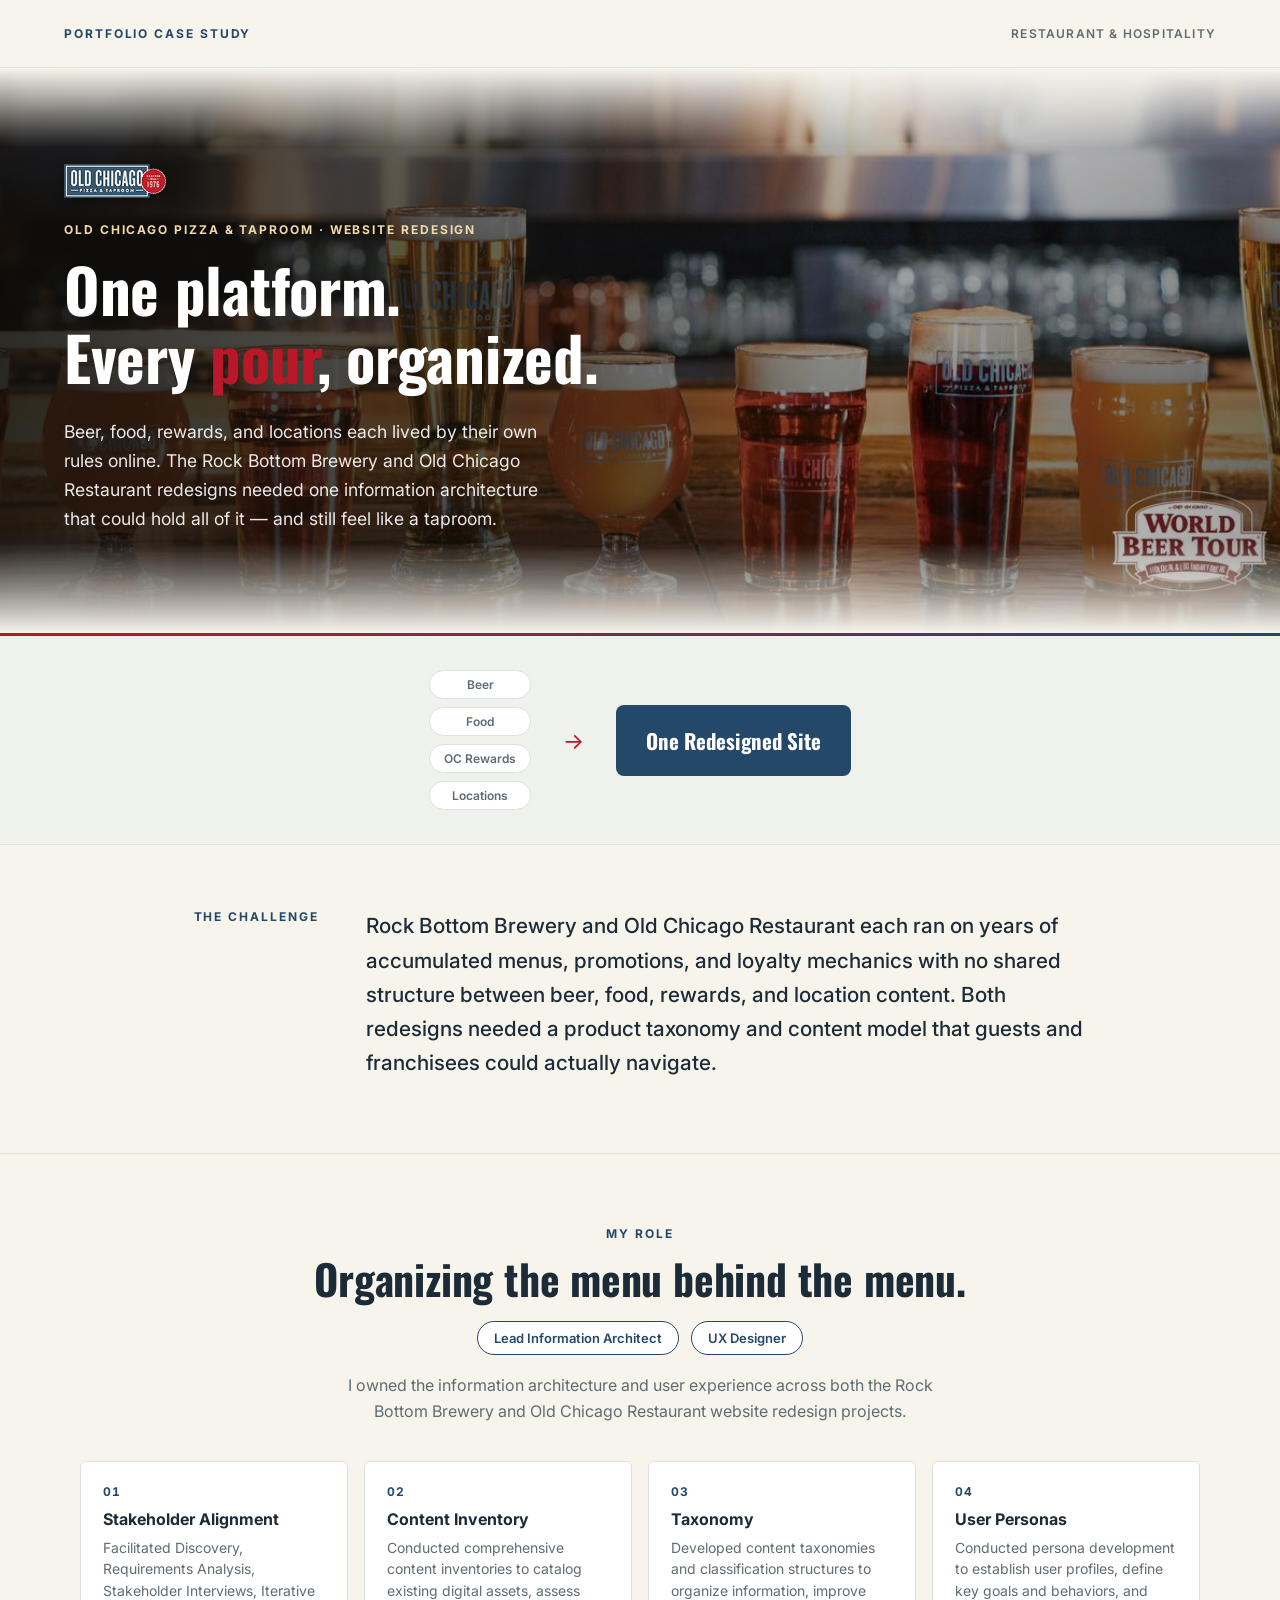
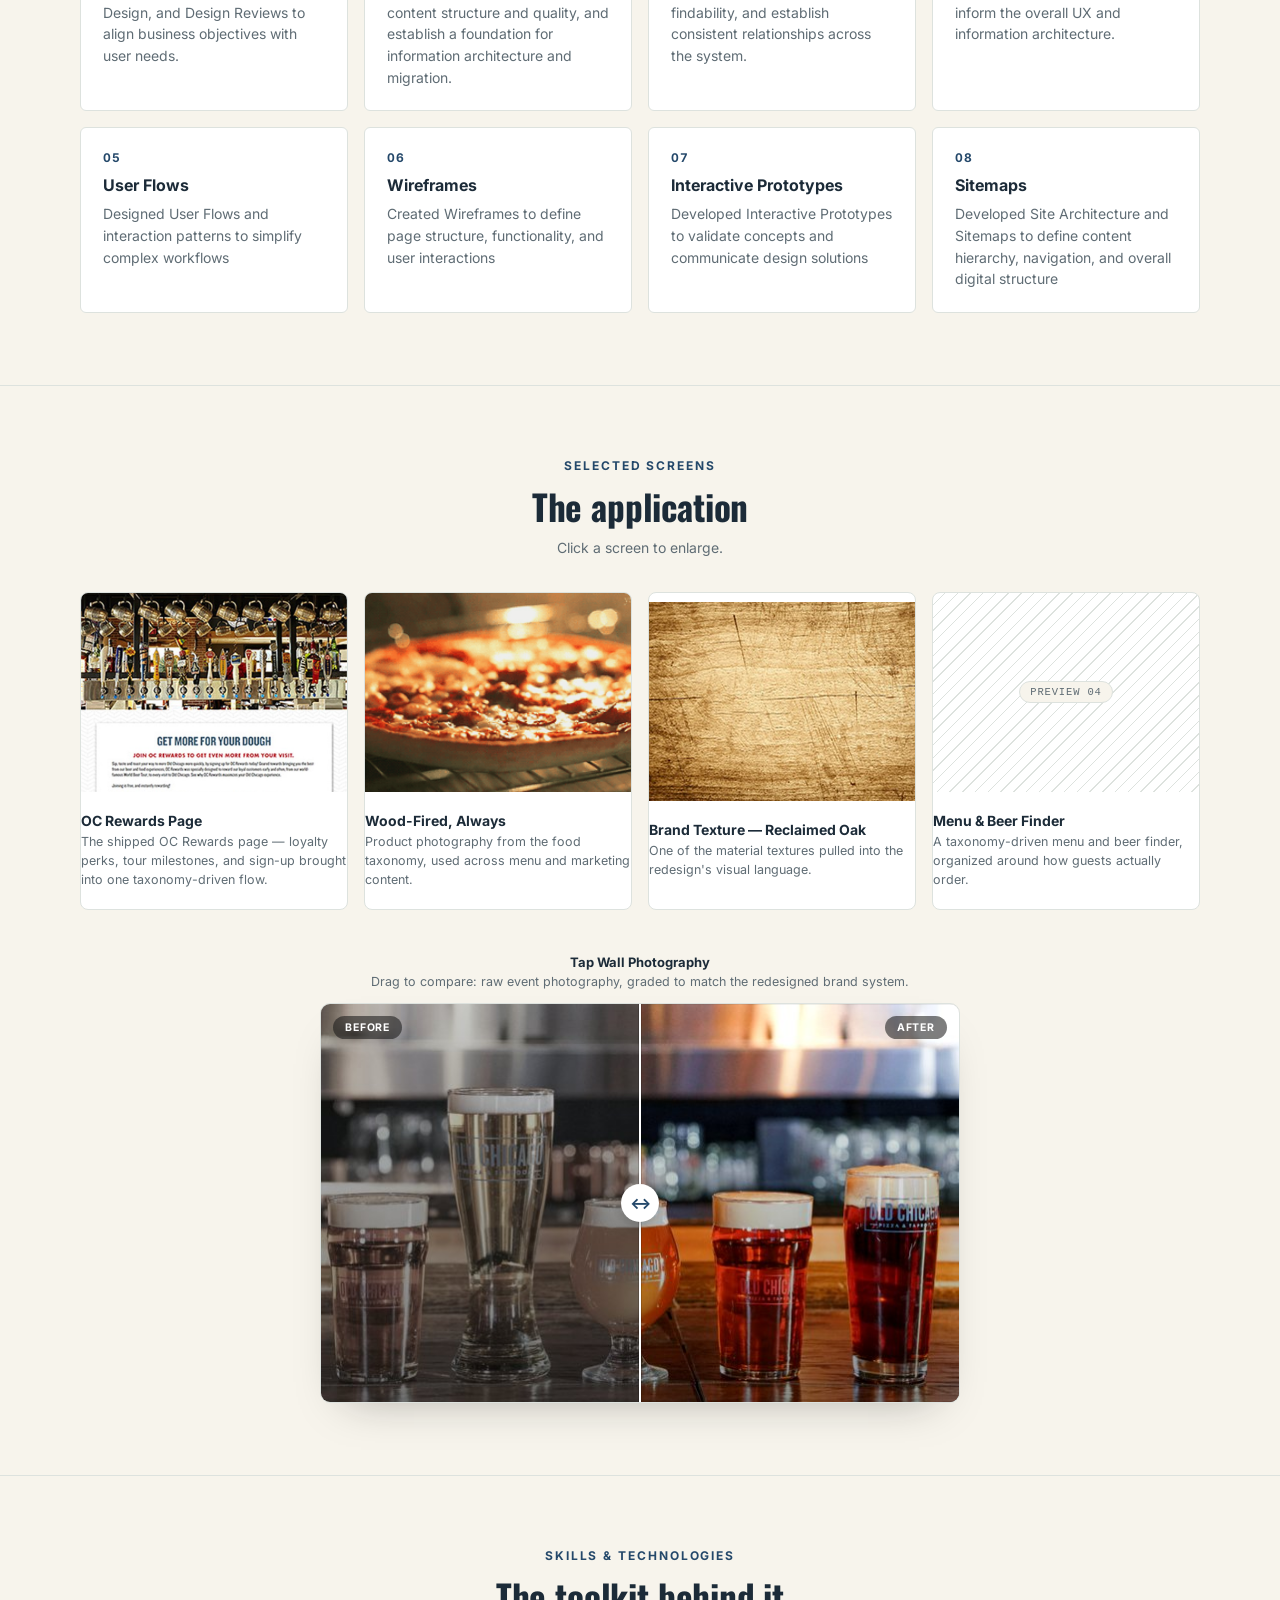
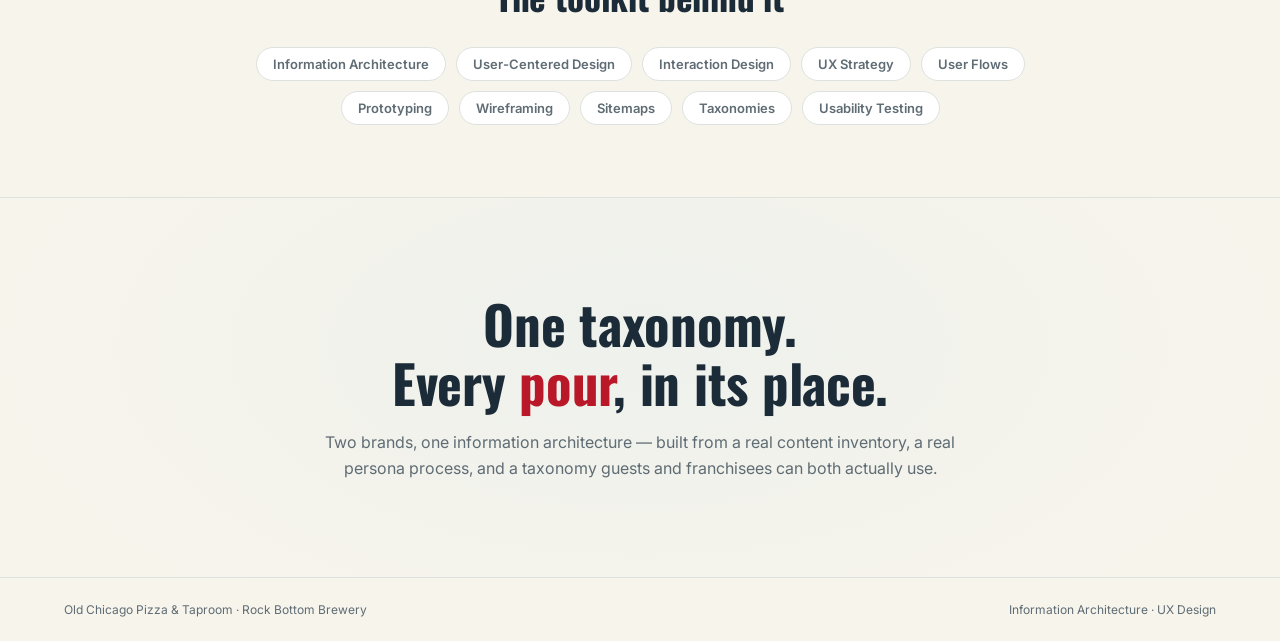
==== commit ffb2ab05: "Add skills.json" ====
--- a/index.html
+++ b/index.html
@@ -9,609 +9,160 @@
     <meta name="robots" content="index, follow">
     <meta name="language" content="English">
     <meta name="revisit-after" content="30 days">
-<title>Old Chicago - Portfolio - Case Study - Tim (Timber) Hjellum</title>
-<!-- Favicons -->
-		<link rel="icon" type="image/x-icon" href="/images/favicon.ico" />
-		<link
-			rel="icon"
-			type="image/png"
-			sizes="16x16"
-			href="/images/favicon-16x16.png"
-		/>
-		<link
-			rel="icon"
-			type="image/png"
-			sizes="32x32"
-			href="/images/favicon-32x32.png"
-		/>
-		<link
-			rel="icon"
-			type="image/png"
-			sizes="96x96"
-			href="/images/favicon-96x96.png"
-		/>
-		<link
-			rel="apple-touch-icon"
-			sizes="180x180"
-			href="/images/apple-touch-icon.png"
-		/>
-		<link
-			rel="icon"
-			type="image/png"
-			sizes="192x192"
-			href="/images/android-chrome-192x192.png"
-		/>
-		<link
-			rel="icon"
-			type="image/png"
-			sizes="512x512"
-			href="/images/android-chrome-512x512.png"
-		/>
-		<link rel="manifest" href="/site.webmanifest" />
-<link rel="stylesheet" href="https://fonts.googleapis.com/css2?family=Oswald:wght@500;600;700&family=Inter:wght@400;500;600;700;800&display=swap">
-<style>
-  :root{
-    --bg:#f7f4ec;
-    --bg-panel:#ffffff;
-    --bg-panel-2:#eef1ec;
-    --text:#1c2b38;
-    --text-dim:#5f6c74;
-    --accent:#24486a;
-    --pop:#b81828;
-    --line:#dde2de;
-    --hero-scrim:16,14,10;
-  }
-  *{box-sizing:border-box;}
-  html,body{margin:0;padding:0;}
-  body{
-    background:var(--bg);
-    color:var(--text);
-    font-family:"Inter",system-ui,sans-serif;
-    -webkit-font-smoothing:antialiased;
-  }
-  .display{
-    font-family:"Oswald",sans-serif;
-    font-weight:700;
-    line-height:1.12;
-    letter-spacing:-.005em;
-  }
-  .display em{ font-style:normal; color:var(--pop); }
-  .display em.pop{ color:var(--pop); }
-  .kicker{
-    font-family:"Inter",sans-serif;
-    font-weight:700;
-    letter-spacing:.16em;
-    text-transform:uppercase;
-    font-size:12px;
-    color:var(--accent);
-  }
-  .card{
-    background:var(--bg-panel);
-    border:1px solid var(--line);
-    border-radius:6px;
-  }
-  .tag{
-    font-size:13px;
-    font-weight:600;
-    padding:8px 16px;
-    border-radius:999px;
-    border:1px solid var(--line);
-    background:var(--bg-panel);
-    color:var(--text-dim);
-    white-space:nowrap;
-  }
-  :focus-visible{ outline:2px solid var(--accent); outline-offset:3px; }
+    <title>Old Chicago - Portfolio - Case Study - Tim (Timber) Hjellum</title>
+    <link rel="icon" type="image/x-icon" href="/images/favicon.ico" />
+    <link rel="icon" type="image/png" sizes="16x16" href="/images/favicon-16x16.png" />
+    <link rel="icon" type="image/png" sizes="32x32" href="/images/favicon-32x32.png" />
+    <link rel="icon" type="image/png" sizes="96x96" href="/images/favicon-96x96.png" />
+    <link rel="apple-touch-icon" sizes="180x180" href="/images/apple-touch-icon.png" />
+    <link rel="icon" type="image/png" sizes="192x192" href="/images/android-chrome-192x192.png" />
+    <link rel="icon" type="image/png" sizes="512x512" href="/images/android-chrome-512x512.png" />
+    <link rel="manifest" href="/site.webmanifest" />
+    <link rel="stylesheet" href="https://fonts.googleapis.com/css2?family=Oswald:wght@500;600;700&family=Inter:wght@400;500;600;700;800&display=swap">
+    <link rel="stylesheet" href="./style.css" />
+</head>
 
-  .page{ display:flex; flex-direction:column; }
+<body>
+    <div class="page">
 
-  /* ===== top bar ===== */
-  .topbar{
-    display:flex; align-items:center; justify-content:space-between;
-    padding:26px clamp(20px,6vw,64px);
-    border-bottom:1px solid var(--line);
-  }
-  .topbar .meta{ font-size:12px; letter-spacing:.1em; text-transform:uppercase; color:var(--text-dim); font-weight:600; }
+        <div class="topbar">
+            <div class="kicker">Portfolio Case Study</div>
+            <div class="meta">Restaurant &amp; Hospitality</div>
+        </div>
 
-  /* ===== hero ===== */
-  .hero{
-    position:relative;
-    overflow:hidden;
-    min-height:min(520px,74svh);
-    display:flex;
-    align-items:center;
-    padding:clamp(56px,10vw,96px) clamp(20px,6vw,64px) clamp(64px,10vw,100px);
-    background-image:url("[data-uri]");
-    background-size:cover;
-    background-position:center 58%;
-  }
-  .hero::before{
-    content:""; position:absolute; inset:0;
-    background:linear-gradient(100deg, rgba(var(--hero-scrim),.86) 0%, rgba(var(--hero-scrim),.56) 40%, rgba(var(--hero-scrim),.18) 68%, rgba(var(--hero-scrim),.4) 100%);
-  }
-  .hero::after{
-    content:""; position:absolute; inset:0;
-    background:linear-gradient(180deg, var(--bg) 0%, rgba(var(--hero-scrim),0) 14%, rgba(var(--hero-scrim),0) 84%, var(--bg) 100%);
-    }
-  .hero-inner{ position:relative; max-width:600px; }
-  .hero-logo{ height:34px; margin-bottom:20px; filter:drop-shadow(0 2px 6px rgba(0,0,0,.4)); }
-  .hero-inner .kicker{ margin-bottom:18px; color:#f2d9a8; }
-  .hero-inner h1{ font-size:clamp(2.2rem,5vw,3.8rem); margin:0 0 26px; color:#ffffff; text-wrap:balance; }
-  .hero-inner p{ font-size:clamp(1rem,1.5vw,1.1rem); line-height:1.65; color:rgba(255,255,255,.9); max-width:500px; margin:0; }
+        <div class="hero">
+            <div class="hero-inner">
+                <img class="hero-logo" src="[data-uri]" alt="Old Chicago Pizza &amp; Taproom" />
+                <div class="kicker">Old Chicago Pizza &amp; Taproom &middot; Website Redesign</div>
+                <h1 class="display">One platform.<br>Every <em>pour</em>, organized.</h1>
+                <p>Beer, food, rewards, and locations each lived by their own rules online. The Rock Bottom Brewery and Old Chicago Restaurant redesigns needed one information architecture that could hold all of it &mdash; and still feel like a taproom.</p>
+            </div>
+        </div>
+        <div class="rule"></div>
 
-  .rule{ height:3px; background:linear-gradient(90deg, var(--pop), var(--accent)); }
+        <div class="consolidate">
+            <div class="platform-stack">
+                <div class="platform-pill">Beer</div>
+                <div class="platform-pill">Food</div>
+                <div class="platform-pill">OC Rewards</div>
+                <div class="platform-pill">Locations</div>
+            </div>
+            <div class="consolidate-arrow">&rarr;</div>
+            <div class="app-box">One Redesigned Site</div>
+        </div>
 
-  /* ===== scattered menus -> one platform ===== */
-  .consolidate{
-    display:flex; align-items:center; justify-content:center; gap:clamp(14px,3vw,32px);
-    flex-wrap:wrap;
-    padding:34px clamp(20px,6vw,64px);
-    background:var(--bg-panel-2);
-    border-bottom:1px solid var(--line);
-  }
-  .platform-stack{ display:flex; flex-direction:column; gap:8px; }
-  .platform-pill{
-    font-size:12px; font-weight:600; color:var(--text-dim);
-    border:1px solid var(--line); border-radius:999px;
-    background:var(--bg-panel);
-    padding:6px 14px; text-align:center;
-  }
-  .consolidate-arrow{ color:var(--pop); font-size:1.4rem; }
-  .app-box{
-    font-family:"Oswald",sans-serif;
-    font-weight:700; font-size:clamp(1rem,2vw,1.3rem);
-    color:#ffffff; background:var(--accent);
-    border-radius:8px;
-    padding:20px 30px;
-    text-align:center;
-  }
+        <div class="challenge">
+            <div class="label">
+                <div class="kicker">The Challenge</div>
+            </div>
+            <p>Rock Bottom Brewery and Old Chicago Restaurant each ran on years of accumulated menus, promotions, and loyalty mechanics with no shared structure between beer, food, rewards, and location content. Both redesigns needed a product taxonomy and content model that guests and franchisees could actually navigate.</p>
+        </div>
 
-  /* ===== challenge ===== */
-  .challenge{
-    padding:clamp(48px,8vw,64px) clamp(20px,6vw,64px) clamp(56px,8vw,72px);
-    display:flex; gap:48px; flex-wrap:wrap; justify-content:center;
-  }
-  .challenge .label{ flex:0 0 auto; }
-  .challenge p{ flex:1 1 620px; max-width:720px; font-size:clamp(1.05rem,1.8vw,1.3rem); line-height:1.65; color:var(--text); margin:0; font-weight:500; }
+        <div class="role">
+            <div class="role-head">
+                <div class="kicker">My Role</div>
+                <h2 class="display">Organizing the menu behind the menu.</h2>
+                <div class="role-tags">
+                    <span class="tag">Lead Information Architect</span>
+                    <span class="tag">UX Designer</span>
+                </div>
+                <p class="sub">I owned the information architecture and user experience across both the Rock Bottom Brewery and Old Chicago Restaurant website redesign projects.</p>
+            </div>
 
-  /* ===== my role ===== */
-  .role{ padding:clamp(56px,9vw,72px) clamp(20px,6vw,64px); border-top:1px solid var(--line); }
-  .role-head{ text-align:center; margin-bottom:36px; }
-  .role-head .kicker{ margin-bottom:14px; }
-  .role-head h2{ font-size:clamp(1.7rem,3.4vw,2.6rem); margin:0 0 20px; color:var(--text); }
-  .role-tags{ display:flex; gap:12px; justify-content:center; flex-wrap:wrap; margin-bottom:18px; }
-  .role-tags .tag{ color:var(--accent); border-color:var(--accent); }
-  .role-head .sub{ max-width:600px; margin:0 auto; color:var(--text-dim); font-size:16px; line-height:1.6; }
+            <div class="steps">
+            </div>
+        </div>
 
-  .steps{
-    display:grid;
-    grid-template-columns:repeat(4, minmax(0,1fr));
-    gap:16px;
-    max-width:1120px;
-    margin:0 auto;
-  }
-  @media (max-width:900px){ .steps{ grid-template-columns:repeat(2, minmax(0,1fr)); } }
-  @media (max-width:520px){ .steps{ grid-template-columns:1fr; } }
-  .steps .card{ padding:22px; }
-  .steps .num{ font-size:12px; font-weight:700; letter-spacing:.08em; color:var(--accent); margin-bottom:10px; font-variant-numeric:tabular-nums; }
-  .steps .title{ font-weight:700; font-size:16px; margin-bottom:8px; }
-  .steps .desc{ font-size:14px; line-height:1.55; color:var(--text-dim); }
+        <div class="gal-section">
+            <span class="kicker">Selected Screens</span>
+            <h2 class="display">The application</h2>
+            <p class="gal-sub">Click a screen to enlarge.</p>
+            <div class="gal-grid" id="galGrid">
 
-  /* ===== skills ===== */
-  .skills{ padding:clamp(56px,9vw,72px) clamp(20px,6vw,64px); border-top:1px solid var(--line); text-align:center; }
-  .skills .kicker{ margin-bottom:14px; display:block; }
-  .skills h2{ font-size:clamp(1.6rem,3vw,2.2rem); margin:0 0 30px; color:var(--text); }
-  .skill-tags{ display:flex; gap:10px; flex-wrap:wrap; justify-content:center; max-width:880px; margin:0 auto; }
+                <button type="button" class="gal-item" data-index="0">
+                    <span class="gal-thumb"><img src="[data-uri]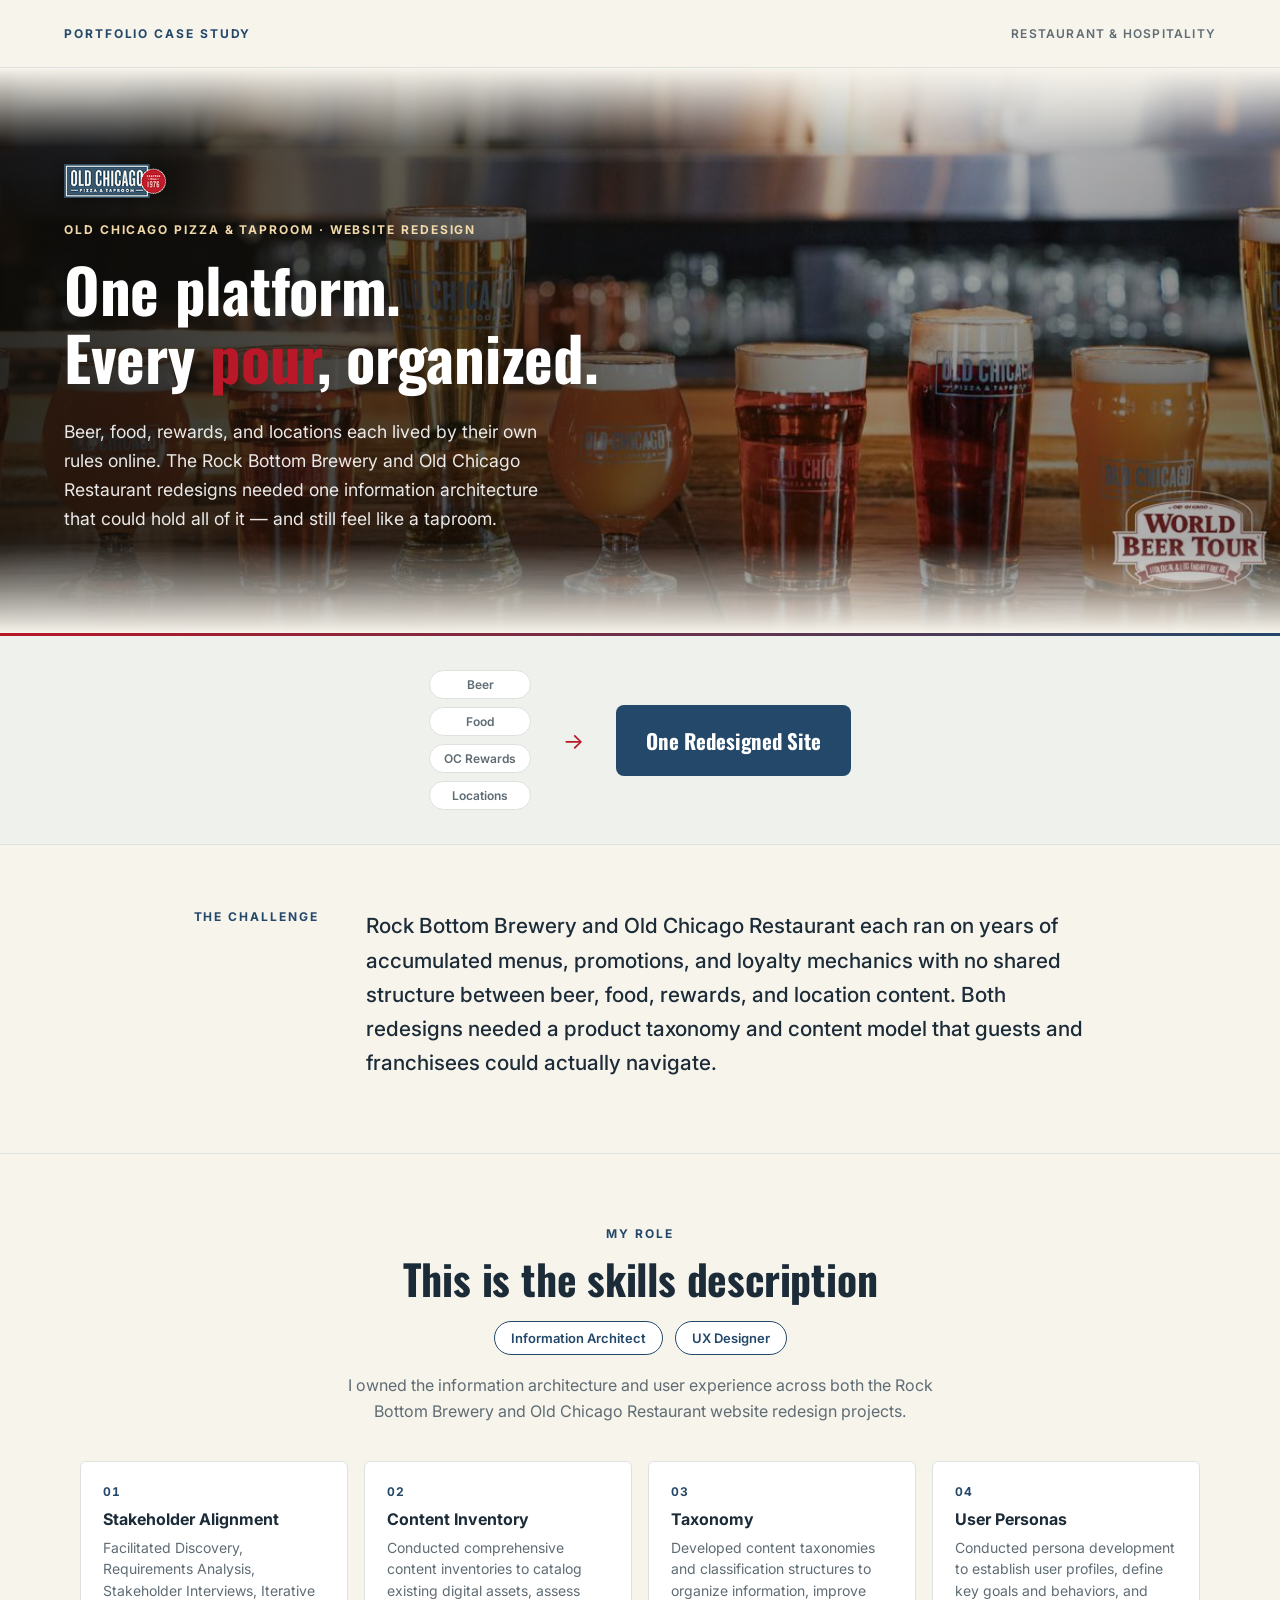
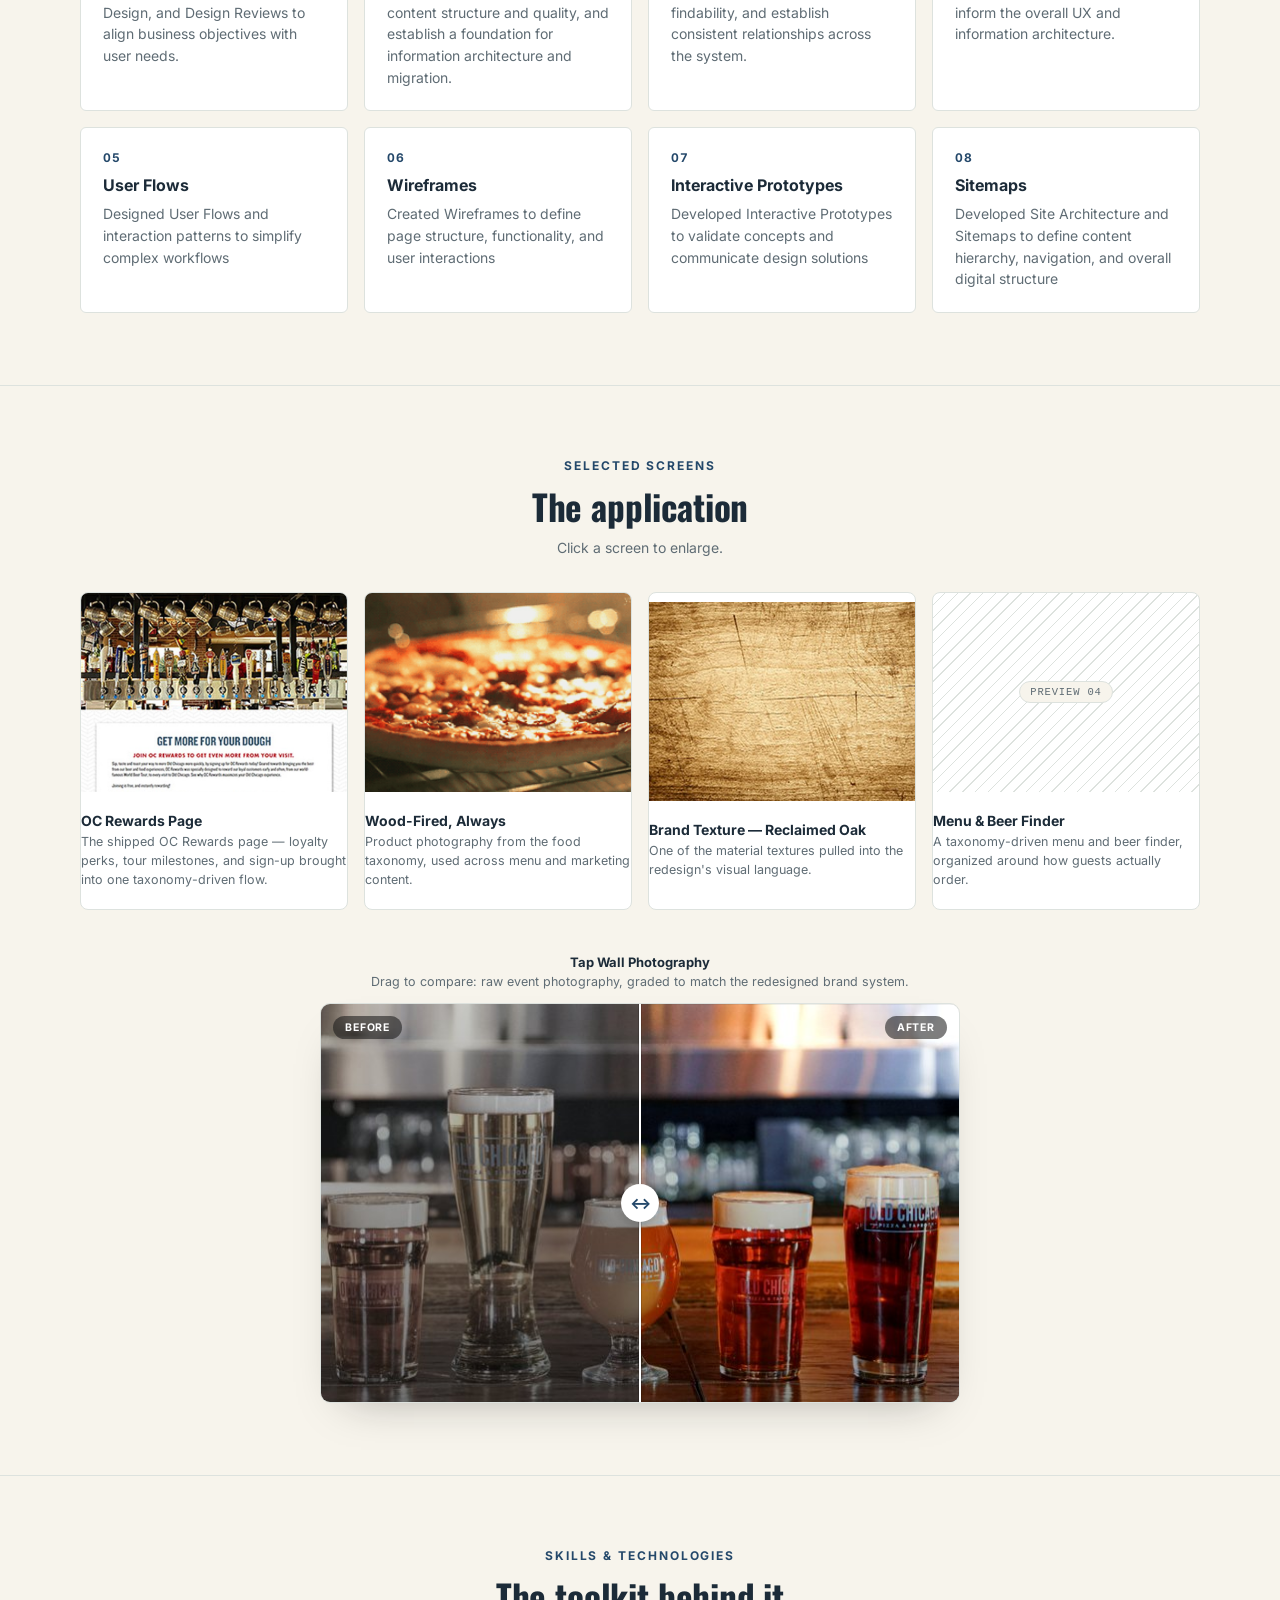
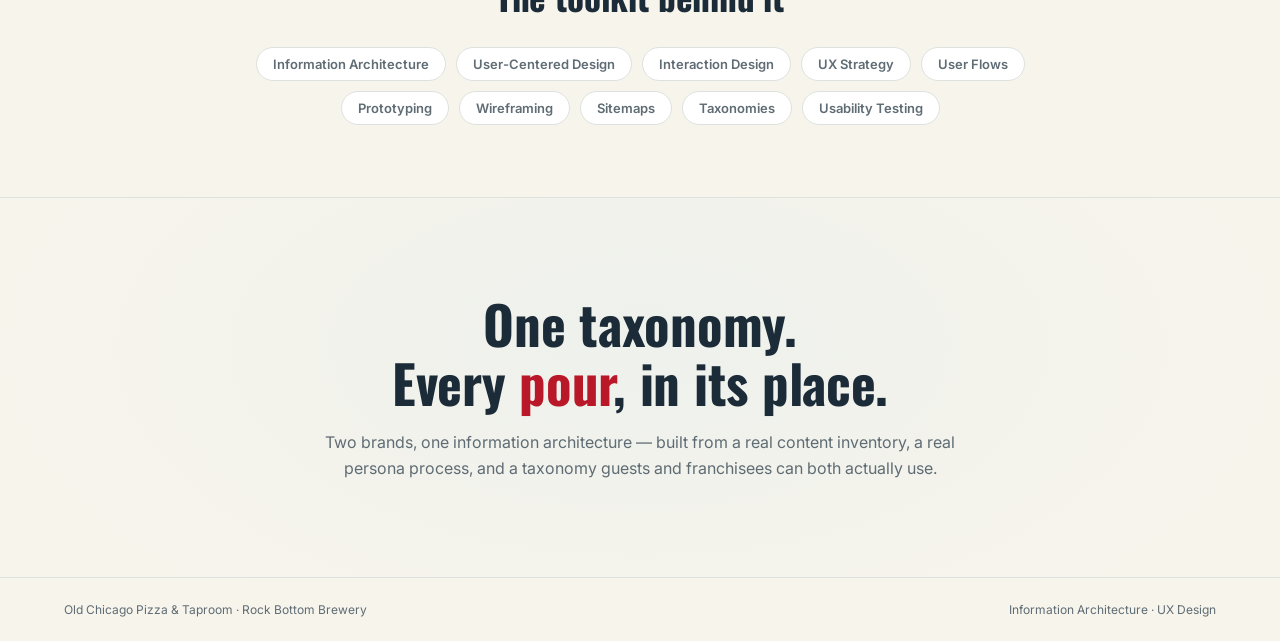
==== commit 4dfcaff3: "add google analytics" ====
--- a/index.html
+++ b/index.html
@@ -17,7 +17,7 @@
     <link rel="apple-touch-icon" sizes="180x180" href="/images/apple-touch-icon.png" />
     <link rel="icon" type="image/png" sizes="192x192" href="/images/android-chrome-192x192.png" />
     <link rel="icon" type="image/png" sizes="512x512" href="/images/android-chrome-512x512.png" />
-    <link rel="manifest" href="/site.webmanifest" />
+
     <link rel="stylesheet" href="https://fonts.googleapis.com/css2?family=Oswald:wght@500;600;700&family=Inter:wght@400;500;600;700;800&display=swap">
     <link rel="stylesheet" href="./style.css" />
 </head>
@@ -163,6 +163,14 @@
         </footer>
     </div>
     <script type="module" src="./script.js"></script>
+<script async src="https://www.googletagmanager.com/gtag/js?id=G-GRS0JMB0V6"></script>
+<script>
+    window.dataLayer = window.dataLayer || [];
+    function gtag() { dataLayer.push(arguments); }
+    gtag('js', new Date());
+
+    gtag('config', 'G-GRS0JMB0V6');
+</script>
 </body>
 
 </html>
